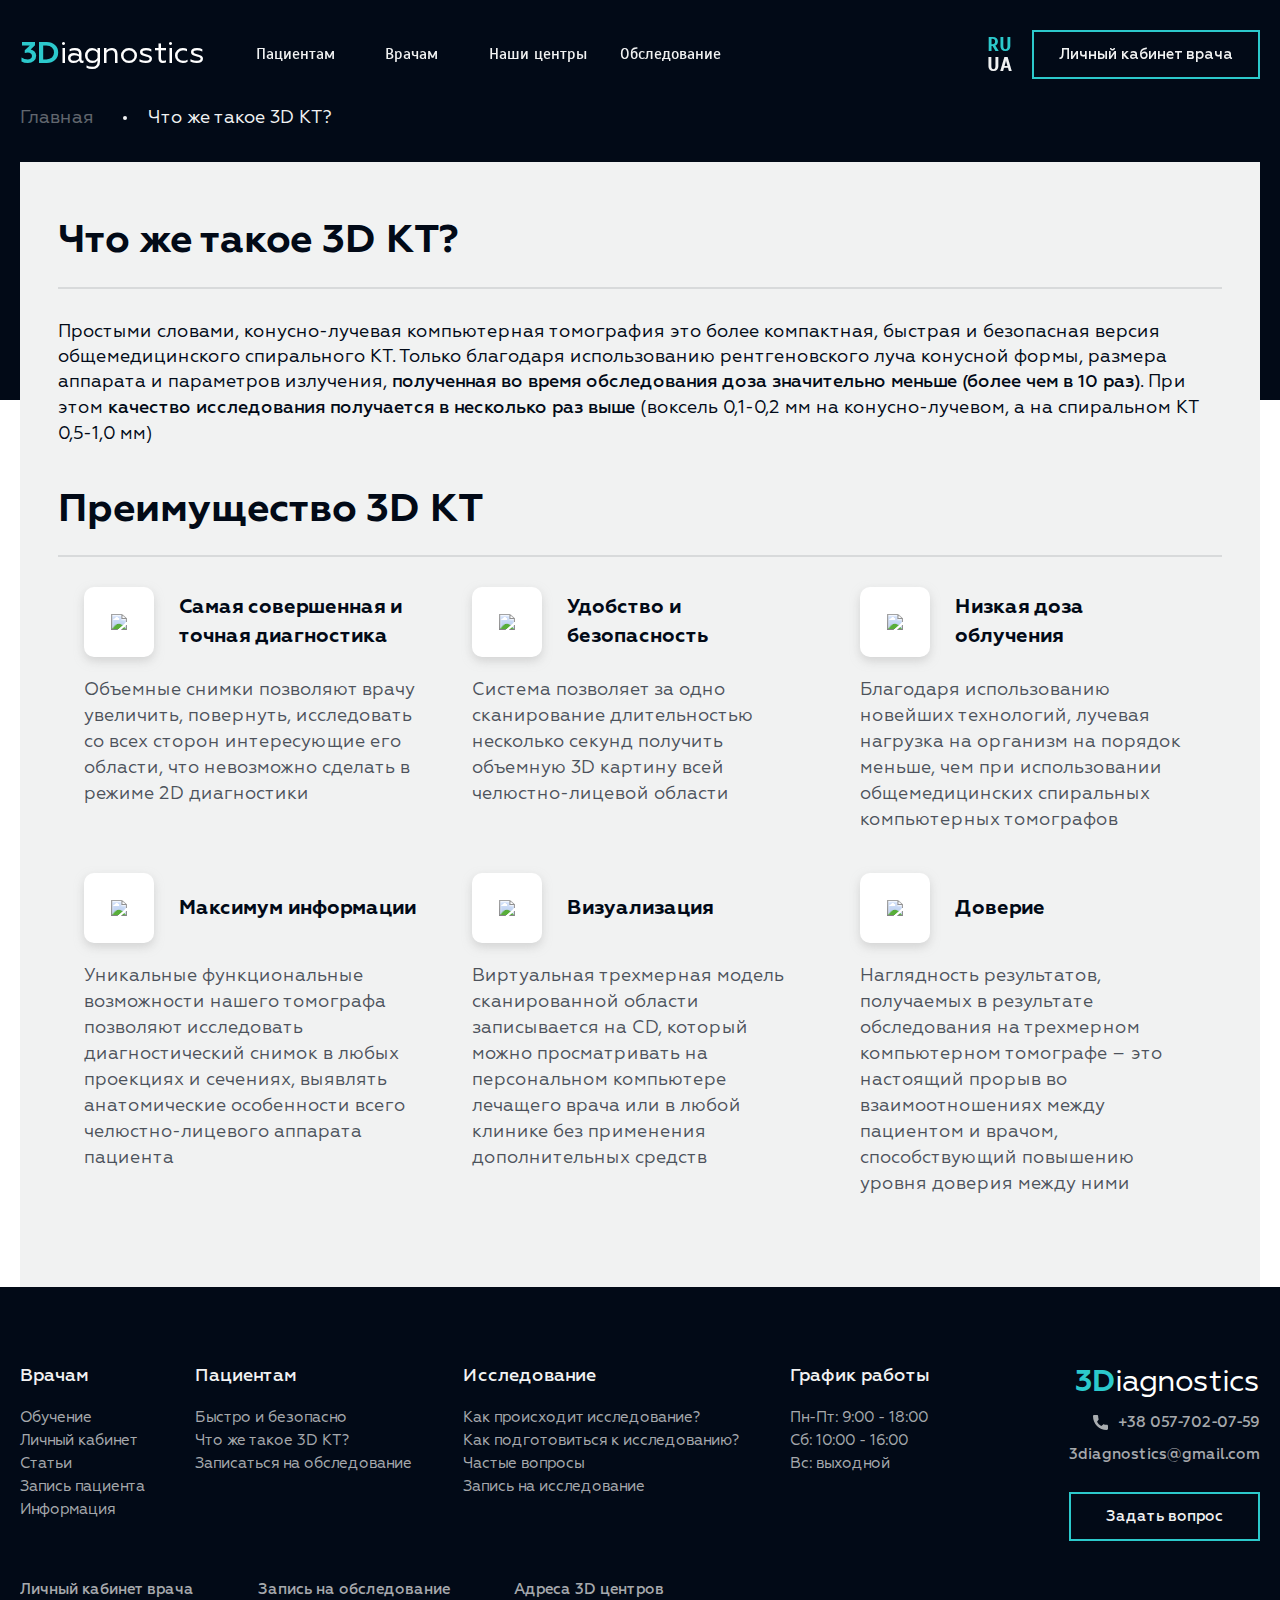
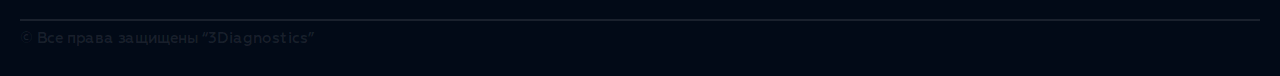
==== 3dkt.html @ 0a2e3991 "Add files via upload" ====
<!DOCTYPE html><html lang="ru"><head>	<meta charset="utf-8">	<meta name="viewport" content="width=device-width, initial-scale=1">	<title>Что же такое 3D KT? | 3Diagnostics</title>	<link rel="shortcut icon" href="img/favicon.ico">	<!-- шрифты -->	<link rel="preconnect" href="https://fonts.gstatic.com">	<link href="https://fonts.googleapis.com/css2?family=Scada:wght@400;700&display=swap" rel="stylesheet">	<link rel="stylesheet" href="css/fonts.min.css">	<!-- styles -->	<link rel="stylesheet" href="css/default.min.css">	<link rel="stylesheet" href="css/header.min.css">	<link rel="stylesheet" href="css/footer.min.css">	<link rel="stylesheet" href="css/home.min.css">	<link rel="stylesheet" href="css/page.min.css">	<!-- libs -->	<script src="https://ajax.googleapis.com/ajax/libs/jquery/3.5.1/jquery.min.js"></script>	<link rel="stylesheet" href="https://unpkg.com/swiper/swiper-bundle.min.css"></head><body>	<div class="wrapper">		<header class="header">	<div class="header__container _container">		<a href="/" class="header__logo logo"><span>3D</span>iagnostics</a>		<nav class="header__menu menu" data-da="header__mobile, 0, 992">			<ul class="menu__list">				<li class="menu__item menu__item_dropdown">					<a class="dropdown">Пациентам</a>					<ul class="dropdown-list">						<li class="dropdown-item"><a href="#">Что же такое 3D KT?</a></li>						<li class="dropdown-item"><a href="#">Быстро и безопасно</a></li>					</ul>				</li>				<li class="menu__item menu__item_dropdown">					<a class="dropdown">Врачам</a>					<ul class="dropdown-list">						<li class="dropdown-item"><a href="#">Обучение</a></li>						<li class="dropdown-item"><a href="#">Личный кабинет</a></li>						<li class="dropdown-item"><a href="#">Статьи</a></li>						<li class="dropdown-item"><a href="#">Запись пациента</a></li>						<li class="dropdown-item menu__item_dropdown" id="change_class" data-da="menu__list, 2, 992">							<a class="dropdown">Информация</a>							<ul class="dropdown-list">								<li class="dropdown-item"><a href="#">Терапевтам</a></li>								<li class="dropdown-item"><a href="#">Хирургам-имплантологам</a></li>								<li class="dropdown-item"><a href="#">Челюстно-лицевым хирургам</a></li>								<li class="dropdown-item"><a href="#">Пародонтологам</a></li>								<li class="dropdown-item"><a href="#">Ортопедам</a></li>								<li class="dropdown-item"><a href="#">Ортодонам</a></li>								<li class="dropdown-item"><a href="#">ЛОРам</a></li>							</ul>						</li>					</ul>				</li>				<li class="menu__item"><a href="#">Наши центры</a></li>				<li class="menu__item"><a href="#">Обследование</a></li>			</ul>		</nav>		<div class="header__contacts" data-da="header__mobile, 1, 992">			<a href="tel:0577020759" class="header__phone phone">				<svg viewBox="0 0 15 15" fill="none" xmlns="http://www.w3.org/2000/svg"><path d="M13.7964 9.84578C12.878 9.84578 11.9763 9.70215 11.1218 9.41977C10.7031 9.27695 10.1884 9.40797 9.93285 9.67043L8.24625 10.9436C6.29027 9.89953 5.08543 8.69508 4.05559 6.75379L5.29133 5.11113C5.61238 4.79051 5.72754 4.32215 5.58957 3.8827C5.30598 3.02371 5.16191 2.12242 5.16191 1.20367C5.16195 0.539961 4.62199 0 3.95832 0H1.20363C0.539961 0 0 0.539961 0 1.20363C0 8.81105 6.18898 15 13.7964 15C14.4601 15 15 14.46 15 13.7964V11.0494C15 10.3857 14.46 9.84578 13.7964 9.84578Z" /></svg>				<span>057-702-07-59</span>			</a>			<div class="header__lang lang">				<a href="#" class="lang__item _current" id="ru">RU</a>				<a href="#" class="lang__item" id="ua">UA</a>			</div>			<a href="#" class="header__btn btn">Личный кабинет врача</a>		</div>		<div class="header__mobile"></div>		<div class="header__area"></div>		<div class="header__burger"><span></span></div>	</div></header>		<main class="page">			<nav class="nav">	<div class="nav__container _container">		<ul class="nav__list">			<li class="nav__item nav__item_nome"><a href="/">Главная</a></li>			<li class="nav__item nav__item_current"><a href="3dkt.html">Что же такое 3D KT?</a></li>		</ul>	</div></nav>			<section class="about">				<div class="about__container _container">					<div class="about__wrapper">						<div class="about__block">							<h2 class="about__title">Что же такое 3D KT?</h2>						</div>						<div class="about__block">							<div class="about__text">Простыми словами, конусно-лучевая компьютерная томография это более компактная, быстрая и безопасная версия общемедицинского спирального КТ. Только благодаря использованию рентгеновского луча конусной формы, размера аппарата и параметров излучения, <span>полученная во время обследования доза значительно меньше (более чем в 10 раз)</span>. При этом <span>качество исследования получается в несколько раз выше</span> (воксель 0,1-0,2 мм на конусно-лучевом, а на спиральном КТ 0,5-1,0 мм)</div>							<h2 class="about__title">Преимущество 3D КТ</h2>						</div>						<div class="about__block">							<div class="about-cards">								<div class="about-cards__column">									<div class="about-card">										<div class="about-card__head">											<div class="about-card__icon"><picture><source srcset="img/loop-icon.svg" type="image/webp"><img src="img/loop-icon.svg"></picture></div>											<div class="about-card__title">Самая совершенная и точная диагностика</div>										</div>										<div class="about-card__content">Объемные снимки позволяют врачу увеличить, повернуть, исследовать со всех сторон интересующие его области, что невозможно сделать в режиме 2D диагностики</div>									</div>								</div>								<div class="about-cards__column">									<div class="about-card">										<div class="about-card__head">											<div class="about-card__icon"><picture><source srcset="img/defend-icon.svg" type="image/webp"><img src="img/defend-icon.svg"></picture></div>											<div class="about-card__title">Удобство и безопасность</div>										</div>										<div class="about-card__content">Система позволяет за одно сканирование длительностью несколько секунд получить объемную 3D картину всей челюстно-лицевой области</div>									</div>								</div>								<div class="about-cards__column">									<div class="about-card">										<div class="about-card__head">											<div class="about-card__icon"><picture><source srcset="img/skeleton-icon.svg" type="image/webp"><img src="img/skeleton-icon.svg"></picture></div>											<div class="about-card__title">Низкая доза облучения</div>										</div>										<div class="about-card__content">Благодаря использованию новейших технологий, лучевая нагрузка на организм на порядок меньше, чем при использовании общемедицинских спиральных компьютерных томографов</div>									</div>								</div>								<div class="about-cards__column">									<div class="about-card">										<div class="about-card__head">											<div class="about-card__icon"><picture><source srcset="img/info-icon.svg" type="image/webp"><img src="img/info-icon.svg"></picture></div>											<div class="about-card__title">Максимум информации</div>										</div>										<div class="about-card__content">Уникальные функциональные возможности нашего томографа позволяют исследовать диагностический снимок в любых проекциях и сечениях, выявлять анатомические особенности всего челюстно-лицевого аппарата пациента</div>									</div>								</div>								<div class="about-cards__column">									<div class="about-card">										<div class="about-card__head">											<div class="about-card__icon"><picture><source srcset="img/eye-icon.svg" type="image/webp"><img src="img/eye-icon.svg"></picture></div>											<div class="about-card__title">Визуализация</div>										</div>										<div class="about-card__content">Виртуальная трехмерная модель сканированной области записывается на CD, который можно просматривать на персональном компьютере лечащего врача или в любой клинике без применения дополнительных средств</div>									</div>								</div>								<div class="about-cards__column">									<div class="about-card">										<div class="about-card__head">											<div class="about-card__icon"><picture><source srcset="img/agreement-icon.svg" type="image/webp"><img src="img/agreement-icon.svg"></picture></div>											<div class="about-card__title">Доверие</div>										</div>										<div class="about-card__content">Наглядность результатов, получаемых в результате обследования на трехмерном компьютерном томографе – это настоящий прорыв во взаимоотношениях между пациентом и врачом, способствующий повышению уровня доверия между ними</div>									</div>								</div>							</div>						</div>					</div>				</div>			</section>		</main>		<footer class="footer">	<div class="footer__container _container">		<div class="footer__top">			<div class="footer__content">				<div class="footer__column">					<div class="footer__column-name">Врачам</div>					<div class="footer__column-content">						<a href="#" class="footer__link">Обучение</a>						<a href="#" class="footer__link">Личный кабинет</a>						<a href="#" class="footer__link">Статьи</a>						<a href="#" class="footer__link">Запись пациента</a>						<a href="#" class="footer__link">Информация</a>					</div>				</div>				<div class="footer__column">					<div class="footer__column-name">Пациентам</div>					<div class="footer__column-content">						<a href="#" class="footer__link">Быстро и безопасно</a>						<a href="#" class="footer__link">Что же такое 3D KT?</a>						<a href="#" class="footer__link">Записаться на обследование</a>					</div>				</div>				<div class="footer__column">					<div class="footer__column-name">Исследование</div>					<div class="footer__column-content">						<a href="#" class="footer__link">Как происходит исследование?</a>						<a href="#" class="footer__link">Как подготовиться к исследованию?</a>						<a href="#" class="footer__link">Частые вопросы</a>						<a href="#" class="footer__link">Запись на исследование</a>					</div>				</div>				<div class="footer__column">					<div class="footer__column-name">График работы</div>					<div class="footer__column-content">						<div class="footer__link"><span>Пн-Пт:</span> 9:00 - 18:00</div>						<div class="footer__link"><span>Сб:</span> 10:00 - 16:00</div>						<div class="footer__link"><span>Вс:</span> выходной</div>					</div>				</div>			</div>			<div class="footer__info">				<a href="/" class="footer__logo logo"><span>3D</span>iagnostics</a>				<a href="#" class="footer__phone">					<svg width="15" height="15" viewBox="0 0 15 15" fill="none" xmlns="http://www.w3.org/2000/svg"><path d="M13.7964 9.84578C12.878 9.84578 11.9763 9.70215 11.1218 9.41977C10.7031 9.27695 10.1884 9.40797 9.93285 9.67043L8.24625 10.9436C6.29027 9.89953 5.08543 8.69508 4.05559 6.75379L5.29133 5.11113C5.61238 4.79051 5.72754 4.32215 5.58957 3.8827C5.30598 3.02371 5.16191 2.12242 5.16191 1.20367C5.16195 0.539961 4.62199 0 3.95832 0H1.20363C0.539961 0 0 0.539961 0 1.20363C0 8.81105 6.18898 15 13.7964 15C14.4601 15 15 14.46 15 13.7964V11.0494C15 10.3857 14.46 9.84578 13.7964 9.84578Z" /></svg>					<span>+38 057-702-07-59</span>				</a>				<a href="#" class="footer__email">3diagnostics@gmail.com</a>				<a href="#" class="footer__btn btn">Задать вопрос</a>			</div>		</div>		<div class="footer__bottom">			<div class="footer__bottom-links">				<div class="footer__bottom-content">					<a href="#" class="footer__alone-link">Личный кабинет врача</a>					<a href="#" class="footer__alone-link">Запись на обследование</a>					<a href="#" class="footer__alone-link">Адреса 3D центров</a>				</div>			</div>			<div class="footer__copyright">&copy; Все права защищены “3Diagnostics” <span id="year"></span></div>		</div>	</div></footer>	</div>	<!-- scripts -->	<script src="https://unpkg.com/swiper/swiper-bundle.min.js"></script>	<script src="js/scripts.min.js"></script>	<script src="js/home.min.js"></script></body></html>
---- css/fonts.min.css ----
@font-face{font-family:Geometria;font-display:swap;src:url(../fonts/Geometria-Bold.woff) format("woff"),url(../fonts/Geometria-Bold.woff2) format("woff2");font-weight:700;font-style:normal}@font-face{font-family:Geometria;font-display:swap;src:url(../fonts/Geometria-ExtraBold.woff) format("woff"),url(../fonts/Geometria-ExtraBold.woff2) format("woff2");font-weight:800;font-style:normal}@font-face{font-family:Geometria;font-display:swap;src:url(../fonts/Geometria-Medium.woff) format("woff"),url(../fonts/Geometria-Medium.woff2) format("woff2");font-weight:500;font-style:normal}@font-face{font-family:Geometria;font-display:swap;src:url(../fonts/Geometria-Regular.woff) format("woff"),url(../fonts/Geometria-Regular.woff2) format("woff2");font-weight:400;font-style:normal}
---- css/default.min.css ----
*{padding:0;margin:0;border:0}*,:after,:before{-webkit-box-sizing:border-box;box-sizing:border-box}:active,:focus{outline:0}a:active,a:focus{outline:0}aside,footer,header,nav{display:block}body,html{height:100%;width:100%;font-size:100%;line-height:1;font-size:14px;-ms-text-size-adjust:100%;-moz-text-size-adjust:100%;-webkit-text-size-adjust:100%}button,input,textarea{font-family:Geometria;font-size:14px}body{font-family:Geometria}input::-ms-clear{display:none}button{cursor:pointer}button::-moz-focus-inner{padding:0;border:0}a,a:visited{text-decoration:none}a:hover{text-decoration:none}ul li{list-style:none}input:focus::-webkit-input-placeholder{opacity:0}input:focus::-moz-placeholder{opacity:0}input:focus:-ms-input-placeholder{opacity:0}input:focus::-ms-input-placeholder{opacity:0}input:focus::placeholder{opacity:0}textarea:focus::-webkit-input-placeholder{opacity:0}textarea:focus::-moz-placeholder{opacity:0}textarea:focus:-ms-input-placeholder{opacity:0}textarea:focus::-ms-input-placeholder{opacity:0}textarea:focus::placeholder{opacity:0}img{vertical-align:top}h1,h2,h3,h4,h5,h6{font-size:inherit;font-weight:400}.ibg{background-position:center;background-size:cover;background-repeat:no-repeat;position:relative;width:100%;height:100%;position:absolute;top:0;left:0}.ibg img{width:0;height:0;position:absolute;top:0;left:0;opacity:0;visibility:hidden}._container{max-width:1480px;width:100%;margin:0 auto;padding:0 20px}body{background:#fff}body._lock{overflow:hidden}.head{padding:0 0 40px 0}.head__title{font-size:calc(24px + 26 * ((100vw - 320px)/ (1920 - 320)));margin:0 0 25px 0;color:#f1f2f2;font-weight:700}.head__content{display:-webkit-box;display:-ms-flexbox;display:flex}.head__links-container{display:-webkit-box;display:-ms-flexbox;display:flex;margin:0 calc(20px + 280 * ((100vw - 768px)/ (1920 - 768))) 0 0;-ms-flex-wrap:wrap;flex-wrap:wrap}.head__links-container:last-child{margin:0}.head__link{color:rgba(241,242,242,.6);font-size:18px;margin:0 calc(10px + 50 * ((100vw - 320px)/ (1920 - 320))) 20px 0;-webkit-transition:.4s all ease;-o-transition:.4s all ease;transition:.4s all ease}.head__link:last-child{margin:0}.head__link_download,.head__link_video{padding:0 0 0 22px;position:relative}.head__link_download:before,.head__link_video:before{content:'';width:16px;height:16px;position:absolute;left:0;top:0}.head__link_video:before{background:url(../img/play.svg) 0 0 no-repeat}.head__link_download:before{background:url(../img/download_lb.svg) 0 0 no-repeat}.page{padding:109px 0 0 0;position:relative}.page:before{content:'';width:100%;height:400px;position:absolute;top:0;left:0;z-index:-1;background:#020a17}.cyan-btn{padding:15px 40px;color:#000;font-size:18px;line-height:calc(23/18);font-weight:500;background:#20e4a4;width:100%;display:block;text-align:center;-webkit-transition:.4s all ease;-o-transition:.4s all ease;transition:.4s all ease}.logo{font-size:30px;color:#fff;-webkit-transition:.4s all ease;-o-transition:.4s all ease;transition:.4s all ease}.logo span{font-weight:700;color:#2cc9cc}.strip-title{display:-webkit-box;display:-ms-flexbox;display:flex;-webkit-box-pack:center;-ms-flex-pack:center;justify-content:center}.strip-title span{position:relative;z-index:1;font-weight:700;color:#010c21;font-size:calc(20px + 30 * ((100vw - 375px)/ (1920 - 375)))}.strip-title__content{text-align:center;position:relative}.strip-title__content:before{content:'';width:calc(100% + 30px);left:-15px;bottom:-2px;height:calc(8px + 7 * ((100vw - 320px)/ (1920 - 320)));background:#20e4a4;position:absolute;z-index:0}.menu__list{display:-webkit-box;display:-ms-flexbox;display:flex;-webkit-box-align:center;-ms-flex-align:center;align-items:center;margin:0 calc(-10px + -15 * ((100vw - 768px)/ (1920 - 768)))}.menu__item{cursor:pointer;margin:0 calc(10px + 15 * ((100vw - 768px)/ (1920 - 768)))}.menu__item a{font-family:Scada;font-size:calc(15px + 3 * ((100vw - 992px)/ (1920 - 992)));color:#f1f2f2;-webkit-transition:.4s all ease;-o-transition:.4s all ease;transition:.4s all ease}.menu__item_dropdown{padding:0 17px 0 0;position:relative}.menu__item_dropdown:before{content:'';-webkit-transition:.4s all ease;-o-transition:.4s all ease;transition:.4s all ease;width:12px;height:5px;position:absolute;right:0;top:50%;-webkit-transform:translate(0,-50%);-ms-transform:translate(0,-50%);transform:translate(0,-50%);background:url(../img/dropdown_arrow.svg) 0 0/100% auto no-repeat}.nav{margin:0 0 35px 0}.nav__list{display:-webkit-box;display:-ms-flexbox;display:flex}.nav__item{-webkit-transition:.4s all ease;-o-transition:.4s all ease;transition:.4s all ease}.nav__item a{font-size:18px;color:#f1f2f2}.nav__item_nome{margin:0 54px 0 0;opacity:.4}.nav__item_current{position:relative}.nav__item_current:before{content:'';width:4px;height:4px;left:-25px;top:50%;-webkit-transform:translate(0,-50%);-ms-transform:translate(0,-50%);transform:translate(0,-50%);background:#f1f2f2;border-radius:50%;position:absolute}.dropdown-list{opacity:0;visibility:hidden;-webkit-transition:.4s all ease;-o-transition:.4s all ease;transition:.4s all ease;position:absolute}.dropdown-list .dropdown-list{left:100%;top:0}.dropdown-item{padding:10px 15px;background:#e7e7e7;white-space:nowrap;border-bottom:1px solid #c4c4c4;-webkit-transition:.4s all ease;-o-transition:.4s all ease;transition:.4s all ease}.dropdown-item a{color:#010c21}.dropdown-item:last-child{border-bottom:none}.dropdown-item.menu__item_dropdown{padding:10px 42px 10px 15px}.dropdown-item.menu__item_dropdown:before{content:'';width:22px;position:absolute;height:12px;right:15px;top:50%;-webkit-transform:translate(0,-50%);-ms-transform:translate(0,-50%);transform:translate(0,-50%);background:url(../img/arrow_right.svg) 0 0/100% auto no-repeat}.phone{display:-webkit-box;display:-ms-flexbox;display:flex;-webkit-box-align:center;-ms-flex-align:center;align-items:center}.phone svg{fill:#f1f2f2;margin:0 10px 0 0;width:15px;height:15px}.phone span{color:#f1f2f2;font-size:20px;font-weight:700}.phone span,.phone svg{-webkit-transition:.4s all ease;-o-transition:.4s all ease;transition:.4s all ease}.lang{display:-webkit-box;display:-ms-flexbox;display:flex;-webkit-box-orient:vertical;-webkit-box-direction:normal;-ms-flex-direction:column;flex-direction:column;-webkit-box-align:center;-ms-flex-align:center;align-items:center;margin:0 20px 0 0}.lang__item{font-family:Scada;font-weight:700;font-size:20px;color:#f1f2f2;-webkit-transition:.4s all ease;-o-transition:.4s all ease;transition:.4s all ease}.lang__item._current{color:#2cc9cc}.btn{display:-webkit-box;display:-ms-flexbox;display:flex;-webkit-box-pack:center;-ms-flex-pack:center;justify-content:center;-webkit-box-align:center;-ms-flex-align:center;align-items:center;padding:15px 25px;border:2px solid #2cc9cc;font-weight:500;font-size:15px;color:#f1f2f2;-webkit-transition:.4s all ease;-o-transition:.4s all ease;transition:.4s all ease}.link-btn{font-weight:500;font-size:18px;color:rgba(2,10,23,.7);-webkit-transition:.4s all ease;-o-transition:.4s all ease;transition:.4s all ease}.side-word{position:absolute;font-weight:700;font-size:15px;color:#010c21;display:-webkit-box;display:-ms-flexbox;display:flex;-webkit-box-align:center;-ms-flex-align:center;align-items:center}.side-word span{margin:0 25px 0 0}.side-word:after{content:'';height:2px;width:54px;display:block;background:#20e4a4}.side-word_left_center{top:50%;-webkit-transform:translate(-50%,-50%) rotate(-90deg);-ms-transform:translate(-50%,-50%) rotate(-90deg);transform:translate(-50%,-50%) rotate(-90deg);left:0}.side-word_right_center{right:0;top:50%;-webkit-transform:translate(46.5%,-50%) rotate(-90deg);-ms-transform:translate(46.5%,-50%) rotate(-90deg);transform:translate(46.5%,-50%) rotate(-90deg)}.side-word_right_top{right:0;top:110px;-webkit-transform:translate(46.5%,-50%) rotate(-90deg);-ms-transform:translate(46.5%,-50%) rotate(-90deg);transform:translate(46.5%,-50%) rotate(-90deg)}.side-word_left_top{left:0;top:110px;-webkit-transform:translate(-46.5%,-50%) rotate(-90deg);-ms-transform:translate(-46.5%,-50%) rotate(-90deg);transform:translate(-46.5%,-50%) rotate(-90deg)}.service-name{font-size:30px;color:#010c21;margin:0 0 10px 0}.service-about{font-size:15px;line-height:25px;color:rgba(1,12,33,.7)}.service-type{font-size:20px;color:rgba(1,12,33,.7)}.service-price{display:-webkit-box;display:-ms-flexbox;display:flex;-webkit-box-pack:justify;-ms-flex-pack:justify;justify-content:space-between}.service-price span{font-size:30px}.service-price span:first-child{color:#000}.service-price span:last-child{font-weight:500;color:#010c21}.service-price span:last-child:after{color:#20e4a4;font-weight:700;content:' \20B4'}.slider-nav{-webkit-box-pack:center;-ms-flex-pack:center;justify-content:center;width:300px;position:absolute;bottom:40px;z-index:1;right:180px;display:-webkit-box;display:-ms-flexbox;display:flex;-webkit-box-align:center;-ms-flex-align:center;align-items:center}.slider-arrow{height:14px;width:60px;cursor:pointer;-webkit-transition:.4s all ease;-o-transition:.4s all ease;transition:.4s all ease}.slider-arrow.swiper-button-disabled{opacity:.3;cursor:default}.slider-prev{background:url(../img/prev-arrow.svg) 0 0/auto 100% no-repeat}.slider-next{background:url(../img/next-arrow.svg) 0 0/auto 100% no-repeat}.slider-pagination .swiper-pagination-bullet{width:9px;height:9px;background:#cecece;margin:0 9px;opacity:1;-webkit-transition:.4s all ease;-o-transition:.4s all ease;transition:.4s all ease}.slider-pagination .swiper-pagination-bullet-active{background:0 0;border:2px solid #20e4a4}@media (min-width:992px){.head__link:hover{color:#f1f2f2}.cyan-btn:hover{background:#2cc9cc}.logo:hover{color:#2cc9cc}.menu__item:hover>a{color:#2cc9cc}.menu__item_dropdown:hover:before{background:url(../img/dropdown_arrow_lightblue.svg) 0 0/100% auto no-repeat}.menu__item_dropdown:hover>.dropdown-list{opacity:1;visibility:visible}.nav__item_nome:hover{opacity:1}.dropdown-item:hover{background:#2cc9cc}.dropdown-item.menu__item_dropdown:hover:before{background:url(../img/arrow_right.svg) 0 0/100% auto no-repeat}.phone:hover span{color:#2cc9cc}.phone:hover svg{fill:#2cc9cc}.lang__item:hover{color:#2cc9cc}.btn:hover{background:#2cc9cc}.link-btn:hover{color:#020a17}}@media (min-width:1921px){.strip-title span{font-size:50px}.strip-title__content:before{height:15px}.menu__list{margin:0 -25px}.menu__item{margin:0 25px}}@media (max-width:1150px){.slider-nav{right:calc(0px + 180 * ((100vw - 768px)/ (1150 - 768)))}}@media (max-width:992px){.head__content{-webkit-box-orient:vertical;-webkit-box-direction:normal;-ms-flex-direction:column;flex-direction:column}.head__links-container{margin:0 0 20px 0}}@media (max-width:768px){._container{max-width:1460px;padding:0 10px}.cyan-btn{padding:15px 20px}.nav__item a{font-size:14px}.nav__item_nome{margin:0 24px 0 0}.nav__item_current:before{left:-13px}.side-word{display:none}.slider-nav{right:50%;-webkit-transform:translate(50%,0);-ms-transform:translate(50%,0);transform:translate(50%,0)}}@media (max-width:600px){.strip-title__content:before{display:none}}
---- css/header.min.css ----
.header{padding:30px 0;width:100%;z-index:5;position:fixed;top:0;left:0}.header_bg{background:#020a17}.header._bg{background:rgba(2,10,23,.9)}.header__container{display:-webkit-box;display:-ms-flexbox;display:flex;-webkit-box-align:center;-ms-flex-align:center;align-items:center}.header__logo{margin:0 calc(20px + 70 * ((100vw - 768px)/ (1920 - 768))) 0 0}.header__contacts{display:-webkit-box;display:-ms-flexbox;display:flex;-webkit-box-align:center;-ms-flex-align:center;align-items:center}.header__contacts_full{-webkit-box-flex:1;-ms-flex:1 1 auto;flex:1 1 auto;-webkit-box-pack:end;-ms-flex-pack:end;justify-content:flex-end}.header__menu{-webkit-box-flex:1;-ms-flex:1 1 auto;flex:1 1 auto}.header__phone{margin:0 calc(10px + 30 * ((100vw - 1280px)/ (1920 - 1280))) 0 0}.header__mobile{overflow:auto;position:fixed;right:0;top:0;height:100%;z-index:2;display:-webkit-box;display:-ms-flexbox;display:flex;-webkit-box-orient:vertical;-webkit-box-direction:normal;-ms-flex-direction:column;flex-direction:column;-webkit-box-align:center;-ms-flex-align:center;align-items:center;padding:100px 0 20px 0;background:#f1f2f2;-webkit-transform:translate(10%,0);-ms-transform:translate(10%,0);transform:translate(10%,0);opacity:0;visibility:hidden;-webkit-transition:.4s all ease;-o-transition:.4s all ease;transition:.4s all ease}.header__area{position:fixed;width:100%;height:100%;top:0;left:0;z-index:1;background:rgba(0,0,0,.7);opacity:0;visibility:hidden;-webkit-transition:.4s all ease;-o-transition:.4s all ease;transition:.4s all ease}.header__burger{z-index:3;width:50px;height:50px;position:relative;-webkit-transform:translate(10px,0);-ms-transform:translate(10px,0);transform:translate(10px,0)}.header__burger span,.header__burger:after,.header__burger:before{content:'';width:30px;background:#f1f2f2;height:2px;position:absolute;-webkit-transition:.4s all ease;-o-transition:.4s all ease;transition:.4s all ease}.header__burger:before{top:18px}.header__burger:after{bottom:18px}.header__burger span{top:50%;-webkit-transform:translateY(-1px);-ms-transform:translateY(-1px);transform:translateY(-1px)}.header._active .header__area,.header._active .header__mobile{opacity:1;visibility:visible}.header._active .header__mobile{-webkit-transform:translate(0,0);-ms-transform:translate(0,0);transform:translate(0,0)}.header._active .header__burger span{-webkit-transform:scale(0);-ms-transform:scale(0);transform:scale(0)}.header._active .header__burger:before{top:24px;-webkit-transform:rotate(45deg);-ms-transform:rotate(45deg);transform:rotate(45deg)}.header._active .header__burger:after{bottom:24px;-webkit-transform:rotate(-45deg);-ms-transform:rotate(-45deg);transform:rotate(-45deg)}.header._active .header__burger:after,.header._active .header__burger:before{background:#010c21}@media (min-width:993px){.header__area,.header__burger,.header__mobile{display:none}}@media (min-width:1921px){.header__logo{margin:0 90px 0 0}}@media (max-width:1280px){.header__phone{display:none}}@media (max-width:992px){.header{padding:15px 0}.header__container{-webkit-box-pack:justify;-ms-flex-pack:justify;justify-content:space-between}.header__contacts{-webkit-box-orient:vertical;-webkit-box-direction:normal;-ms-flex-direction:column;flex-direction:column;padding:0 20px}.header__contacts_full{-webkit-box-pack:start;-ms-flex-pack:start;justify-content:flex-start}.header__menu{width:100%}.header__menu .menu__list{-webkit-box-orient:vertical;-webkit-box-direction:normal;-ms-flex-direction:column;flex-direction:column;margin:0}.header__menu .menu__item{margin:0 0 10px;padding:0;width:100%;display:-webkit-box;display:-ms-flexbox;display:flex;-webkit-box-orient:vertical;-webkit-box-direction:normal;-ms-flex-direction:column;flex-direction:column;-webkit-box-align:center;-ms-flex-align:center;align-items:center}.header__menu .menu__item:last-child{margin:0 0 30px 0}.header__menu .menu__item:before{display:none}.header__menu .menu__item a{color:#010c21}.header__menu .menu__item>a{font-size:20px}.header__menu .menu__item_dropdown:before{background:0 0}.header__menu .menu__item_dropdown>a{margin:0 0 5px 0;position:relative;padding:0 23px 0 0}.header__menu .menu__item_dropdown>a:before{content:'';-webkit-transition:.4s all ease;-o-transition:.4s all ease;transition:.4s all ease;width:18px;height:8px;position:absolute;right:0;top:50%;-webkit-transform:translate(0,-50%);-ms-transform:translate(0,-50%);transform:translate(0,-50%);background:url(../img/dropdown_arrow_black.svg) 0 0/100% auto no-repeat}.header__menu .menu__item_dropdown._active .dropdown-list{opacity:1;visibility:visible;height:auto}.header__menu .dropdown-list{width:100%;text-align:center;position:static;-webkit-transition:.4s all ease;-o-transition:.4s all ease;transition:.4s all ease;height:0}.header__menu .dropdown-item a{font-size:16px}.header__phone{display:block;margin:0 0 20px 0}.header__phone span{color:#010c21}.header__phone svg{fill:#010c21}.header__lang{-webkit-box-orient:horizontal;-webkit-box-direction:normal;-ms-flex-direction:row;flex-direction:row;margin:0 0 20px 0}.header__lang .lang__item{color:#010c21}.header__lang .lang__item._current{color:#2cc9cc}.header__lang .lang__item:first-child{margin:0 10px 0 0}.header__btn{color:#010c21}}
---- css/footer.min.css ----
.footer{padding:80px 0 30px;background:#020a17}.footer__top{display:-webkit-box;display:-ms-flexbox;display:flex}.footer__bottom{overflow:hidden}.footer__bottom-links{border-bottom:2px solid rgba(241,242,242,.1)}.footer__bottom-content{margin:0 -30px}.footer__alone-link{display:inline-block;margin:0 30px 20px;font-weight:500;font-size:15px;line-height:calc(19/15);color:rgba(241,242,242,.7);-webkit-transition:.4s all ease;-o-transition:.4s all ease;transition:.4s all ease}.footer__copyright{margin:10px 0 0 0;display:inline-block;font-size:15px;font-weight:500;color:rgba(241,242,242,.1)}.footer__content{-webkit-box-flex:1;-ms-flex:1 1 auto;flex:1 1 auto;display:-webkit-box;display:-ms-flexbox;display:flex;margin:0 calc(20px + 180 * ((100vw - 768px)/ (1920 - 768))) 0 -10px;-ms-flex-wrap:wrap;flex-wrap:wrap}.footer__column{-webkit-box-flex:1;-ms-flex:1 0 auto;flex:1 0 auto;padding:0 10px;margin:0 0 55px 0}.footer__column-name{font-weight:500;font-size:18px;color:#f1f2f2;margin:0 0 25px 0}.footer__column-content{display:-webkit-box;display:-ms-flexbox;display:flex;-webkit-box-orient:vertical;-webkit-box-direction:normal;-ms-flex-direction:column;flex-direction:column}.footer__link{margin:0 0 8px 0;font-size:15px;color:rgba(241,242,242,.7);-webkit-transition:.4s all ease;-o-transition:.4s all ease;transition:.4s all ease}.footer__info{display:-webkit-box;display:-ms-flexbox;display:flex;-webkit-box-orient:vertical;-webkit-box-direction:normal;-ms-flex-direction:column;flex-direction:column;-webkit-box-align:end;-ms-flex-align:end;align-items:flex-end}.footer__btn{text-align:center;width:100%}.footer__logo{margin:0 0 15px 0}.footer__phone{display:-webkit-box;display:-ms-flexbox;display:flex;-webkit-box-align:center;-ms-flex-align:center;align-items:center;font-size:15px;font-weight:500;line-height:calc(19/15);margin:0 0 15px 0;color:rgba(241,242,242,.7)}.footer__phone svg{margin:0 10px 0 0;fill:rgba(241,242,242,.7)}.footer__email{color:rgba(241,242,242,.7);font-size:15px;margin:0 0 30px 0;font-weight:500}@media (min-width:992px){.footer__alone-link:hover{color:#f1f2f2}.footer__link:hover{color:#f1f2f2}.footer__phone:hover{text-decoration:underline}.footer__email:hover{text-decoration:underline}}@media (max-width:992px){.footer__column{-webkit-box-flex:0;-ms-flex:0 1 50%;flex:0 1 50%}}@media (max-width:768px){.footer__top{-webkit-box-orient:vertical;-webkit-box-direction:normal;-ms-flex-direction:column;flex-direction:column;-webkit-box-align:center;-ms-flex-align:center;align-items:center}.footer__bottom{display:-webkit-box;display:-ms-flexbox;display:flex;-webkit-box-orient:vertical;-webkit-box-direction:normal;-ms-flex-direction:column;flex-direction:column;-webkit-box-align:center;-ms-flex-align:center;align-items:center}.footer__bottom-content{display:-webkit-box;display:-ms-flexbox;display:flex;-webkit-box-pack:center;-ms-flex-pack:center;justify-content:center;-ms-flex-wrap:wrap;flex-wrap:wrap}.footer__copyright{font-size:13px}.footer__content{margin:0}.footer__column{display:-webkit-box;display:-ms-flexbox;display:flex;-webkit-box-orient:vertical;-webkit-box-direction:normal;-ms-flex-direction:column;flex-direction:column;-webkit-box-align:center;-ms-flex-align:center;align-items:center;text-align:center}.footer__column-name{font-size:20px}.footer__link{font-size:16px}.footer__info{margin:0 0 50px 0;-webkit-box-align:center;-ms-flex-align:center;align-items:center;text-align:center}}@media (max-width:600px){.footer__column{-webkit-box-flex:0;-ms-flex:0 1 100%;flex:0 1 100%}}@media (max-width:452px){.footer{padding:30px 0}}
---- css/home.min.css ----
.timetable{position:absolute;right:0;z-index:1;background:#fff;padding:30px 40px;max-width:460px;width:100%}.timetable__header{margin:0 0 20px 0}.timetable__title{font-weight:500;font-size:25px;line-height:calc(31/25);color:#020a17;margin:0 0 2px 0}.timetable__subtitle{font-size:16px;line-height:calc(20/16);color:rgba(0,0,0,.3)}.timetable__item{display:-webkit-box;display:-ms-flexbox;display:flex;-webkit-box-align:center;-ms-flex-align:center;align-items:center;margin:0 0 15px 0}.timetable__avatar{-webkit-box-flex:0;-ms-flex:0 0 50px;flex:0 0 50px;height:50px;display:-webkit-box;display:-ms-flexbox;display:flex;-webkit-box-pack:center;-ms-flex-pack:center;justify-content:center;-webkit-box-align:center;-ms-flex-align:center;align-items:center;background:#c4c4c4;border-radius:50%;margin:0 calc(10px + 5 * ((100vw - 320px)/ (1920 - 320))) 0 0}.timetable__about{-webkit-box-flex:1;-ms-flex:1 1 auto;flex:1 1 auto;margin:0 calc(10px + 30 * ((100vw - 320px)/ (1920 - 320))) 0 0}.timetable__name{font-size:calc(15px + 2 * ((100vw - 320px)/ (1920 - 320)));font-weight:500;line-height:calc(21/17);color:#020a17}.timetable__speciality{line-height:calc(18/14);font-size:calc(13px + 3 * ((100vw - 320px)/ (1920 - 320)));color:rgba(2,10,23,.4)}.timetable__time{color:#20e4a4;font-size:calc(14px + 4 * ((100vw - 320px)/ (1920 - 320)));line-height:calc(23/18)}.main-block{min-height:100vh;position:relative;overflow:hidden;display:-webkit-box;display:-ms-flexbox;display:flex;padding:156px 0 20px 0}.main-block__container{display:-webkit-box;display:-ms-flexbox;display:flex;-webkit-box-align:center;-ms-flex-align:center;align-items:center}.main-block__bg video{z-index:0;width:100%;height:100%;-o-object-fit:cover;object-fit:cover;position:absolute;top:50%;left:50%;-webkit-transform:translate(-50%,-50%);-ms-transform:translate(-50%,-50%);transform:translate(-50%,-50%)}.main-block__content{position:relative;z-index:1;display:-webkit-box;display:-ms-flexbox;display:flex;-webkit-box-orient:vertical;-webkit-box-direction:normal;-ms-flex-direction:column;flex-direction:column;-webkit-box-align:start;-ms-flex-align:start;align-items:flex-start}.main-block__subtitle{font-weight:500;font-size:calc(12px + 8 * ((100vw - 320px)/ (1920 - 320)));color:#2cc9cc;margin:0 0 10px 0;text-transform:uppercase}.main-block__title{font-size:calc(25px + 35 * ((100vw - 320px)/ (1920 - 320)));font-weight:800;line-height:calc(1.1);color:#fff;text-transform:uppercase;max-width:880px;margin:0 0 40px 0}.main-block__btn{padding:20px 120px 20px 40px;background:-webkit-gradient(linear,left top,right top,from(#2cc9cc),to(#20e4a4));background:-o-linear-gradient(left,#2cc9cc 0,#20e4a4 100%);background:linear-gradient(90deg,#2cc9cc 0,#20e4a4 100%);-webkit-transition:.4s all ease;-o-transition:.4s all ease;transition:.4s all ease;font-weight:500;font-size:calc(12px + 8 * ((100vw - 320px)/ (1920 - 320)));line-height:calc(25/20);color:#020a17;position:relative;display:block}.main-block__btn:before{content:'';position:absolute;right:40px;width:60px;height:20px;top:50%;-webkit-transform:translate(0,-50%);-ms-transform:translate(0,-50%);transform:translate(0,-50%);background:url(../img/long_arrow.svg) center center/100% auto no-repeat}.main-block__timetable{right:-320px;opacity:.4;-webkit-transition:.4s all ease;-o-transition:.4s all ease;transition:.4s all ease}.researches__tab-container{display:-webkit-box;display:-ms-flexbox;display:flex}.researches__text{color:rgba(1,12,33,.7);font-size:calc(14px + 4 * ((100vw - 320px)/ (1920 - 320)));line-height:calc(21px + 15 * ((100vw - 320px)/ (1920 - 320)))}.researches__subtitle{max-width:700px;text-align:center}.researches-tab{-webkit-box-flex:0;-ms-flex:0 1 33.333%;flex:0 1 33.333%;padding:calc(20px + 50 * ((100vw - 320px)/ (1920 - 320))) 20px;background:#e4e4e4;display:-webkit-box;display:-ms-flexbox;display:flex;-webkit-box-orient:vertical;-webkit-box-direction:normal;-ms-flex-direction:column;flex-direction:column;-webkit-box-align:center;-ms-flex-align:center;align-items:center;-webkit-box-pack:center;-ms-flex-pack:center;justify-content:center;cursor:pointer}.researches-tab__subtitle{opacity:0;visibility:hidden;line-height:25px;height:0;font-size:20px;font-weight:500;color:#cecece;-webkit-transition:.4s all ease;-o-transition:.4s all ease;transition:.4s all ease}.researches-tab__title{font-weight:800;font-size:calc(27px + 8 * ((100vw - 992px)/ (1920 - 992)));color:#cecece}.researches-tab._current{background:#fff}.researches-tab._current .researches-tab__subtitle{opacity:1;visibility:visible;height:25px}.researches-tab._current .researches-tab__title{color:#20e4a4}.researches-slide{opacity:0;visibility:hidden;top:0;width:0;position:absolute;height:0;overflow:hidden}.researches-slide .researches-slide__title p{font-weight:700;font-size:calc(20px + 20 * ((100vw - 375px)/ (1920 - 375)));color:#010c21}.researches-slide h2.researches-slide__title p{font-weight:500}.researches-slide h3.researches-slide__title p span{color:#20e4a4}.researches-slide h4.researches-slide__title p{font-size:calc(20px + 14 * ((100vw - 375px)/ (1920 - 375)))}.researches-slide._current{width:auto;position:static;opacity:1;height:auto;visibility:visible}.research{padding:130px 0 0 0}.research__title{position:relative;padding:0 0 0 calc(40px + 75 * ((100vw - 768px)/ (1920 - 768)));margin:0 0 130px 0}.research-about{background:#e6fff6;position:relative}.research-about:before{content:'';height:40px;width:100%;position:absolute;top:0;left:0;background:#fff}.research-about__container{display:-webkit-box;display:-ms-flexbox;display:flex;-webkit-box-align:end;-ms-flex-align:end;align-items:flex-end}.research-about__picture{position:relative;z-index:2;-webkit-box-flex:0;-ms-flex:0 0 45%;flex:0 0 45%;margin:0 calc(20px + 60 * ((100vw - 768px)/ (1920 - 768))) 0 0}.research-about__picture img{width:100%}.research-about__content{padding:60px 0 20px 0;display:-webkit-box;display:-ms-flexbox;display:flex;-webkit-box-orient:vertical;-webkit-box-direction:normal;-ms-flex-direction:column;flex-direction:column;-webkit-box-align:start;-ms-flex-align:start;align-items:flex-start}.research-about__subtitle{font-size:20px;color:#20e4a4;margin:0 0 10px 0;letter-spacing:.12em;text-transform:uppercase}.research-about__title{margin:0 0 15px 0}.research-about__text{margin:0 0 35px 0}.research-about__btn{width:auto}.research-prepare{padding:145px 0 0 0}.research-prepare__title{margin:0 0 25px 0}.research-prepare__container{display:-webkit-box;display:-ms-flexbox;display:flex;-webkit-box-orient:vertical;-webkit-box-direction:normal;-ms-flex-direction:column;flex-direction:column;-webkit-box-align:center;-ms-flex-align:center;align-items:center;overflow:hidden}.research-prepare__subtitle{margin:0 0 calc(30px + 45 * ((100vw - 320px)/ (1920 - 320))) 0}.research-prepare__content{max-width:930px;display:-webkit-box;display:-ms-flexbox;display:flex;-ms-flex-wrap:wrap;flex-wrap:wrap;margin:0 -50px}.research-prepare__column{-webkit-box-flex:0;-ms-flex:0 1 50%;flex:0 1 50%;padding:0 50px;margin:0 0 40px 0}.research-prepare__column:nth-child(1) .research-prepare__item:before{background:#ff8989}.research-prepare__column:nth-child(2) .research-prepare__item:before{background:#97fdff}.research-prepare__column:nth-child(3) .research-prepare__item:before{background:#ebb4ff}.research-prepare__column:nth-child(4) .research-prepare__item:before{background:#c1ff8f}.research-prepare__column:nth-child(5) .research-prepare__item:before{background:#20e4a4}.research-prepare__column:nth-child(6) .research-prepare__item:before{background:#ffe7a8}.research-prepare__item{padding:0 0 0 34px;position:relative;line-height:calc(21px + 8 * ((100vw - 320px)/ (1920 - 320)))}.research-prepare__item:before{content:'';width:14px;height:14px;position:absolute;top:10px;left:0;border-radius:50%}.faq{padding:0 0 50px 0}.faq__container{display:-webkit-box;display:-ms-flexbox;display:flex;-webkit-box-orient:vertical;-webkit-box-direction:normal;-ms-flex-direction:column;flex-direction:column;-webkit-box-align:center;-ms-flex-align:center;align-items:center}.faq__title{margin:0 0 30px 0}.faq__subtitle{margin:0 0 45px 0}.faq__content{max-width:940px;width:100%}.question{margin:0 0 35px 0;position:relative}.question__head{position:relative;z-index:1;padding:15px 25px;display:-webkit-box;display:-ms-flexbox;display:flex;-webkit-box-pack:justify;-ms-flex-pack:justify;justify-content:space-between;cursor:pointer;background:#f1f2f2;-webkit-transition:.4s all ease;-o-transition:.4s all ease;transition:.4s all ease;-webkit-box-align:center;-ms-flex-align:center;align-items:center}.question__text{font-size:18px;line-height:1.2;color:rgba(1,12,33,.7)}.question__dropdown{margin:0 0 0 20px;-webkit-box-flex:0;-ms-flex:0 0 28px;flex:0 0 28px;height:28px;background:#88ebcb;border-radius:50%;position:relative;-webkit-transition:.4s all ease;-o-transition:.4s all ease;transition:.4s all ease}.question__dropdown:before{content:'';width:16px;height:16px;position:absolute;top:55%;left:50%;-webkit-transform:translate(-50%,-50%);-ms-transform:translate(-50%,-50%);transform:translate(-50%,-50%);background:url(../img/dropdown_arrow.svg) center center/100% auto no-repeat}.question__content{opacity:0;visibility:hidden;padding:15px 25px;background:#e4e4e4;position:absolute;-webkit-transition:opacity .5s linear,visibility .5s linear;-o-transition:opacity .5s linear,visibility .5s linear;transition:opacity .5s linear,visibility .5s linear;bottom:0;height:0;overflow:hidden;left:0}.question__answer{color:#010c21;font-size:16px;line-height:calc(25/16)}.question._active .question__dropdown{-webkit-transform:rotate(180deg);-ms-transform:rotate(180deg);transform:rotate(180deg)}.question._active .question__content{height:auto;position:relative;opacity:1;visibility:visible}.types-method{padding:100px 0 0 0}.types-method__container{position:relative}.types-method__tab-container{position:absolute;right:20px;bottom:calc(100% + 20px);display:-webkit-box;display:-ms-flexbox;display:flex}.types-method__tab{margin:0 40px 0 0}.method-tab{font-weight:500;font-size:20px;color:#cecece;cursor:pointer;-webkit-transition:.4s all ease;-o-transition:.4s all ease;transition:.4s all ease}.method-tab:last-child{margin:0}.method-tab._current{color:#20e4a4}.method-slide{display:-webkit-box;display:-ms-flexbox;display:flex;-webkit-box-align:center;-ms-flex-align:center;align-items:center;opacity:0;visibility:hidden;position:absolute;-webkit-transition:.4s all ease;-o-transition:.4s all ease;transition:.4s all ease}.method-slide._current{position:static;visibility:visible;opacity:1}.method__picture{-webkit-box-flex:0;-ms-flex:0 0 45%;flex:0 0 45%;margin:0 calc(20px + 55 * ((100vw - 768px)/ (1920 - 768))) 0 0}.method__picture img{width:100%}.method__content{padding:20px 0}.method__title{margin:0 0 25px 0}.method__text{margin:0 0 40px 0}.method__btn-container{display:-webkit-box;display:-ms-flexbox;display:flex;-webkit-box-align:center;-ms-flex-align:center;align-items:center}.method__btn{max-width:310px}.method__btn:first-child{margin:0 80px 0 0}.services{padding:100px 0 0 0}.services__content{padding:180px 0 140px;position:relative}.services__content:before{content:'';height:100%;width:60%;position:absolute;background:#f1f2f2;right:0;top:0}.services__side-word{right:60px}.services__title{margin:0 0 35px 0}.services__wrapper{position:relative}.services-slide{display:-webkit-box;display:-ms-flexbox;display:flex;padding:0 180px 0 0;-webkit-box-pack:end;-ms-flex-pack:end;justify-content:flex-end;position:relative}.services-slide:before{content:attr(data-num);position:absolute;font-size:200px;font-weight:700;color:#fff;z-index:-1;top:-30px;right:325px}.services-slide__picture{max-width:550px;-webkit-box-flex:0;-ms-flex:0 0 60%;flex:0 0 60%}.services-slide__picture img{width:100%;height:100%;-o-object-fit:cover;object-fit:cover}.services-slide__wrapper{max-width:900px;width:100%;display:-webkit-box;display:-ms-flexbox;display:flex;-webkit-box-pack:justify;-ms-flex-pack:justify;justify-content:space-between}.services-slide__content{max-width:295px;-webkit-box-flex:0;-ms-flex:0 0 100%;flex:0 0 100%;padding:0 0 100px 0;display:-webkit-box;display:-ms-flexbox;display:flex;-webkit-box-orient:vertical;-webkit-box-direction:normal;-ms-flex-direction:column;flex-direction:column;-webkit-box-pack:end;-ms-flex-pack:end;justify-content:flex-end;margin:0 0 0 20px}.services-slide__top{margin:0 0 40px 0}.prices{padding:85px 0 0 0}.prices__title{margin:0 0 40px 0}.prices__wrapper{padding:0 0 0 calc(20px + 80 * ((100vw - 768px)/ (1920 - 768)));position:relative}.prices__content{margin:0 0 140px 0}.prices-slide{height:550px!important;display:-webkit-box;display:-ms-flexbox;display:flex;-webkit-box-orient:vertical;-webkit-box-direction:normal;-ms-flex-direction:column;flex-direction:column}.prices-slide__item{margin:0 0 20px 0;background:rgba(241,242,242,.7);padding:20px;display:-webkit-box;display:-ms-flexbox;display:flex;-webkit-box-orient:vertical;-webkit-box-direction:normal;-ms-flex-direction:column;flex-direction:column}.prices-slide__item:last-child{margin:0}.prices-slide__item_big{height:100%}.prices-slide__item_small{-webkit-box-flex:1;-ms-flex:1 1 auto;flex:1 1 auto}.prices-slide__picture{max-width:100%;width:100%;margin:0 0 20px 0}.prices-slide__picture img{width:100%}.prices-slide__content{-webkit-box-flex:1;-ms-flex:1 1 auto;flex:1 1 auto;display:-webkit-box;display:-ms-flexbox;display:flex;-webkit-box-orient:vertical;-webkit-box-direction:normal;-ms-flex-direction:column;flex-direction:column}.prices-slide__top{-webkit-box-flex:1;-ms-flex:1 1 auto;flex:1 1 auto}.prices-slide__name{font-size:25px;color:#000;font-weight:500}.prices-slide__bottom{display:-webkit-box;display:-ms-flexbox;display:flex;-webkit-box-align:center;-ms-flex-align:center;align-items:center;-webkit-box-pack:justify;-ms-flex-pack:justify;justify-content:space-between}.prices-navigation{right:0;bottom:-44px}.tomography__wrapper{padding:0 calc(20px + 80 * ((100vw - 768px)/ (1920 - 768))) 75px 0;display:-webkit-box;display:-ms-flexbox;display:flex;margin:0 calc(-20px + -50 * ((100vw - 768px)/ (1920 - 768)))}.tomography__column{-webkit-box-flex:0;-ms-flex:0 1 50%;flex:0 1 50%;position:relative;padding:0 calc(20px + 50 * ((100vw - 768px)/ (1920 - 768)))}.tomography__head{display:-webkit-box;display:-ms-flexbox;display:flex;-webkit-box-pack:justify;-ms-flex-pack:justify;justify-content:space-between;padding:0 0 15px 0;border-bottom:3px solid #20e4a4;margin:0 0 35px 0}.tomography__side-word{font-size:12px}.tomography__title{color:#20e4a4;font-weight:500;font-size:30px;line-height:calc(25/30)}.tomography__tabs{display:-webkit-box;display:-ms-flexbox;display:flex}.tomography__tab{cursor:pointer;font-weight:500;font-size:calc(12px + 3 * ((100vw - 768px)/ (1920 - 768)));line-height:calc(25/15);color:#cecece;-webkit-transition:.4s all ease;-o-transition:.4s all ease;transition:.4s all ease}.tomography__tab:first-child{margin:0 30px 0 0}.tomography__tab._current{color:#20e4a4}.tomography__content{position:relative}.tomography-slide{background:rgba(241,242,242,.7);position:absolute;left:10%;top:0;-webkit-transition:.4s all ease;-o-transition:.4s all ease;transition:.4s all ease;opacity:0;visibility:hidden}.tomography-slide._current{left:0;position:relative;opacity:1;visibility:visible}.tomography-slide__top{padding:20px;border-bottom:1px solid #e4e4e4}.tomography-slide__title{color:#010c21;font-size:20px;font-weight:500;line-height:calc(25/20);margin:0 0 6px 0}.tomography-slide__subtitle{font-size:15px;line-height:calc(20/15);color:rgba(1,12,33,.7)}.tomography-slide__row{padding:20px;border-bottom:1px solid #e4e4e4}.tomography-slide__row:last-child{border-bottom:none}.tomography-slide__about{display:-webkit-box;display:-ms-flexbox;display:flex;-webkit-box-pack:justify;-ms-flex-pack:justify;justify-content:space-between;margin:0 0 10px 0}.tomography-slide__name{font-size:18px;line-height:calc(20/18);font-weight:500;color:#20e4a4}.tomography-slide__price{font-weight:500;font-size:18px;line-height:calc(20/18);color:#000}.tomography-slide__price:after{content:' \20B4';color:#20e4a4}.tomography-slide__description{font-size:14px;line-height:calc(20/14);color:rgba(1,12,33,.5)}@media (min-width:992px){.main-block__btn:hover{padding:20px 130px 20px 40px}.main-block__timetable:hover{right:0;opacity:1}.question__head:hover{background:#f6f6f6}.method-tab:hover{color:#20e4a4}.tomography__tab:hover{text-decoration:underline}}@media (min-width:1921px){.researches__text{font-size:18px;line-height:36px}.researches-tab{padding:70px 20px}.researches-tab__title{font-size:35px}.researches-slide .researches-slide__title p{font-size:40px}.researches-slide h4.researches-slide__title p{font-size:34px}.research__title{padding:0 0 0 115px}.research-about__picture{margin:0 80px 0 0}.research-prepare__subtitle{margin:0 0 75px 0}.research-prepare__item{line-height:calc(29/18)}.method__picture{margin:0 75px 0 0}}@media (max-width:1150px){.services-slide{padding:0 calc(0px + 180 * ((100vw - 768px)/ (1150 - 768))) 0 0}.services-slide:before{font-size:calc(100px + 100 * ((100vw - 320px)/ (1150 - 320)));right:calc(0px + 325 * ((100vw - 320px)/ (1150 - 320)));color:#f1f2f2}.tomography__tab:first-child{margin:0 10px 0 0}}@media (max-width:1080px){.method__btn-container{-webkit-box-orient:vertical;-webkit-box-direction:normal;-ms-flex-direction:column;flex-direction:column;-webkit-box-align:start;-ms-flex-align:start;align-items:flex-start}.method__btn:first-child{margin:0 0 20px 0}}@media (max-width:992px){.timetable{padding:20px;opacity:1;margin:30px 0 0 0}.main-block{padding:110px 0 20px 0}.main-block__container{-webkit-box-pack:center;-ms-flex-pack:center;justify-content:center;-webkit-box-orient:vertical;-webkit-box-direction:normal;-ms-flex-direction:column;flex-direction:column}.main-block__content{-webkit-box-align:center;-ms-flex-align:center;align-items:center;text-align:center}.main-block__title{margin:0 0 10px 0}.main-block__btn:before{right:15px}.main-block__btn{padding:15px 95px 15px 15px}.main-block__timetable{position:static}.researches__tab-container{-webkit-box-orient:vertical;-webkit-box-direction:normal;-ms-flex-direction:column;flex-direction:column}.researches-tab__subtitle{font-size:16px}.researches-tab__title{font-size:calc(24px + 3 * ((100vw - 320px)/ (992 - 320)))}.services__side-word{display:none}.services-slide__picture{-webkit-box-flex:1;-ms-flex:1 1 auto;flex:1 1 auto}.tomography__head{-webkit-box-align:center;-ms-flex-align:center;align-items:center}.tomography__tabs{-webkit-box-orient:vertical;-webkit-box-direction:normal;-ms-flex-direction:column;flex-direction:column;-webkit-box-align:end;-ms-flex-align:end;align-items:flex-end}.tomography__tab:first-child{margin:0}.tomography-slide__top{padding:10px}.tomography-slide__title{font-size:16px}.tomography-slide__subtitle{font-size:14px}.tomography-slide__row{padding:10px}.tomography-slide__description{font-size:12px}}@media (max-width:768px){.timetable__title{font-size:20px}.research__title{padding:0;margin:0 0 50px 0}.research{padding:50px 0 0 0}.research-about:before{display:none}.research-about__picture{display:none}.research-about__content{padding:20px 0}.research-prepare{padding:50px 0 0 0}.research-prepare__content{margin:0 -15px}.research-prepare__column{padding:0 15px}.research-prepare__item:before{top:5px;width:10px;height:10px}.faq{padding:0 0 15px 0}.method__picture{display:none}.method__content{padding:0 0 50px}.method__btn-container{-webkit-box-orient:horizontal;-webkit-box-direction:normal;-ms-flex-direction:row;flex-direction:row;-webkit-box-align:center;-ms-flex-align:center;align-items:center}.method__btn:first-child{margin:0 20px 0 0}.services__content{padding:0 0 140px}.services__content:before{display:none}.services-slide:before{top:auto;bottom:120px;right:50px}.services-slide__picture{max-width:100%;width:100%;margin:0 0 30px 0}.services-slide__wrapper{-webkit-box-orient:vertical;-webkit-box-direction:normal;-ms-flex-direction:column;flex-direction:column;-webkit-box-align:center;-ms-flex-align:center;align-items:center}.services-slide__content{margin:0;max-width:300px;-webkit-box-flex:1;-ms-flex:1 0 auto;flex:1 0 auto}.prices__wrapper{padding:0}.prices-slide{height:700px!important}.prices-slide__item{padding:10px}.prices-navigation{right:50%}.tomography__wrapper{padding:0;-webkit-box-orient:vertical;-webkit-box-direction:normal;-ms-flex-direction:column;flex-direction:column}.tomography__column{margin:0 0 50px 0}.tomography__tabs{-webkit-box-orient:horizontal;-webkit-box-direction:normal;-ms-flex-direction:row;flex-direction:row;-webkit-box-align:center;-ms-flex-align:center;align-items:center}.tomography__tab:first-child{margin:0 30px 0 0}.tomography__tab{font-size:15px}.tomography-slide__title{font-size:calc(15px + 5 * ((100vw - 320px)/ (768 - 320)))}.tomography-slide__subtitle{font-size:calc(14px + 2 * ((100vw - 320px)/ (768 - 320)))}.tomography-slide__description{font-size:calc(13px + 2 * ((100vw - 320px)/ (768 - 320)))}}@media (max-width:600px){.research-prepare__content{margin:0}.research-prepare__column{-webkit-box-flex:0;-ms-flex:0 1 100%;flex:0 1 100%;padding:0;margin:0 0 25px 0}.question__head{padding:10px}.question__text{font-size:16px;line-height:1.1}.question__dropdown{-webkit-box-flex:0;-ms-flex:0 0 25px;flex:0 0 25px;height:25px}.question__dropdown:before{width:14px;height:14px}.question__content{padding:10px}.question__answer{font-size:15px;line-height:1.2}.types-method__tab-container{-ms-flex-wrap:wrap;flex-wrap:wrap;-webkit-box-pack:center;-ms-flex-pack:center;justify-content:center;position:static;margin:0 -15px 30px}.types-method__tab{margin:0 15px 20px}.types-method__tab:last-child{margin:0 15px 20px}.method__title{text-align:center}.method__text{text-align:center}.method__btn-container{-webkit-box-orient:vertical;-webkit-box-direction:normal;-ms-flex-direction:column;flex-direction:column;-webkit-box-align:center;-ms-flex-align:center;align-items:center}.method__btn:first-child{margin:0 0 20px 0}}@media (max-width:550px){.prices-slide{height:600px!important}}@media (max-width:425px){.timetable{padding:10px;width:100%}.research-about{width:100%}.prices-slide{height:500px!important}.tomography__tabs{-webkit-box-orient:vertical;-webkit-box-direction:normal;-ms-flex-direction:column;flex-direction:column;-webkit-box-align:end;-ms-flex-align:end;align-items:flex-end}.tomography__tab:first-child{margin:0}}
---- css/page.min.css ----
h2.about__title{font-size:calc(24px + 26 * ((100vw - 320px)/ (1920 - 320)))}.about__ps{font-size:18px;line-height:calc(25/18);color:rgba(2,10,23,.5);margin:0 0 30px 0}.about__caption{font-weight:700;font-size:calc(18px + 17 * ((100vw - 320px)/ (1920 - 320)));line-height:143%;color:#020a17;text-align:center}.about__selected{padding:20px calc(20px + 40 * ((100vw - 768px)/ (1920 - 768)));margin:0 calc(-20px + -40 * ((100vw - 768px)/ (1920 - 768))) 30px;background:rgba(32,228,164,.1)}.about__selected .about__text{margin:0;color:#010c21;font-weight:700;font-size:calc(14px + 11 * ((100vw - 320px)/ (1920 - 320)))}.about__picture{margin:0 calc(-20px + -40 * ((100vw - 768px)/ (1920 - 768))) 30px;display:-webkit-box;display:-ms-flexbox;display:flex}.about__picture img{max-width:100%;height:100%;-o-object-fit:cover;object-fit:cover;width:100%}.about__img{-webkit-box-flex:1;-ms-flex:1 1 auto;flex:1 1 auto}.about__wrapper{background:#f1f2f2;padding:60px calc(20px + 40 * ((100vw - 768px)/ (1920 - 768))) 20px}.about__block{border-bottom:2px solid rgba(2,10,23,.1);margin:0 0 30px 0}.about__block:last-child{border-bottom:none}.about__title{font-weight:700;color:#020a17;margin:0 0 25px 0}.about__text{margin:0 0 45px 0;font-size:18px;line-height:calc(25/18);color:#020a17}.about__text span{font-weight:500}.about-cards{display:-webkit-box;display:-ms-flexbox;display:flex;-ms-flex-wrap:wrap;flex-wrap:wrap}.about-cards__column{-webkit-box-flex:0;-ms-flex:0 1 33.333%;flex:0 1 33.333%;padding:0 calc(15px + 25 * ((100vw - 768px)/ (1920 - 768)));margin:0 0 40px 0}.about-card__head{display:-webkit-box;display:-ms-flexbox;display:flex;-webkit-box-align:center;-ms-flex-align:center;align-items:center;margin:0 0 20px 0}.about-card__icon{-webkit-box-flex:0;-ms-flex:0 0 70px;flex:0 0 70px;height:70px;border-radius:10px;background:#fff;-webkit-box-shadow:0 4px 10px rgba(183,183,183,.53);box-shadow:0 4px 10px rgba(183,183,183,.53);display:-webkit-box;display:-ms-flexbox;display:flex;-webkit-box-pack:center;-ms-flex-pack:center;justify-content:center;-webkit-box-align:center;-ms-flex-align:center;align-items:center;margin:0 25px 0 0}.about-card__title{font-weight:700;font-size:20px;line-height:calc(29/20);color:#020a17}.about-card__content{font-size:18px;line-height:calc(26/18);color:rgba(2,10,23,.7)}.text-pic-block{display:-webkit-box;display:-ms-flexbox;display:flex;-webkit-box-align:center;-ms-flex-align:center;align-items:center;margin:0 0 30px 0}.text-pic-block__picture{margin:0 40px 0 0;min-height:220px;max-height:400px;-webkit-box-flex:0;-ms-flex:0 0 47.22222%;flex:0 0 47.22222%;position:relative;background:#fff;overflow:hidden;-webkit-filter:drop-shadow(0 6px 10px #e6e6e6);filter:drop-shadow(0 6px 10px #e6e6e6)}.text-pic-block__picture img{width:100%}.text-pic-block__picture_underlay:before{content:'';width:100%;height:100%;position:absolute;top:20px;left:20px;background:rgba(32,228,164,.1);z-index:-1}.advantage__title{text-align:center;margin:0 0 25px 0;font-size:calc(20px + 10 * ((100vw - 320px)/ (1920 - 320)));font-weight:500;color:#020a17}.advantage__title span{font-weight:700}.advantage__title._tal{text-align:left}.advantage__item{margin:0 0 30px 0;padding:0 0 0 28px;position:relative}.advantage__item:before{content:'';width:18px;height:18px;position:absolute;top:3.5px;left:0;background:url(../img/check.svg) 0 0/100% auto no-repeat}.advantage__item:last-child{margin:0 0 60px 0}.advantage__item_big{padding:0 0 0 130px}.advantage__item_big:before{width:100px;height:100px}@media (max-width:1150px){.about__ps{font-size:16px}.about-card__icon{-webkit-box-flex:0;-ms-flex:0 0 50px;flex:0 0 50px;height:50px;margin:0 10px 0 0}.about-card__icon img{-webkit-transform:scale(.8);-ms-transform:scale(.8);transform:scale(.8)}.about-card__title{font-size:16px;line-height:1.1}.about-card__content{font-size:14px}.text-pic-block{display:block}.text-pic-block__picture{width:100%;margin:0 0 30px 0;max-height:600px}}@media (max-width:992px){.about-cards__column{-webkit-box-flex:0;-ms-flex:0 1 50%;flex:0 1 50%}}@media (max-width:768px){.about__ps{font-size:14px}.about__selected{margin:0 -20px 30px;padding:15px}.about__picture{-webkit-box-orient:vertical;-webkit-box-direction:normal;-ms-flex-direction:column;flex-direction:column}.about__picture{margin:0 -20px 30px}.about__wrapper{padding:20px}.about__text{font-size:15px;line-height:1.2}.about-cards{margin:0 -10px}.about-cards__column{padding:0 10px}.advantage__item_big{padding:0 0 0 70px}.advantage__item_big:before{width:50px;height:50px}}@media (max-width:600px){.about__selected{margin:0 -10px 30px}.about__picture{margin:0 -10px 30px}.about__wrapper{margin:0 -10px;padding:20px 10px}.about-cards__column{-webkit-box-flex:0;-ms-flex:0 1 100%;flex:0 1 100%;margin:0 0 20px 0}.text-pic-block__picture{min-height:140px}}
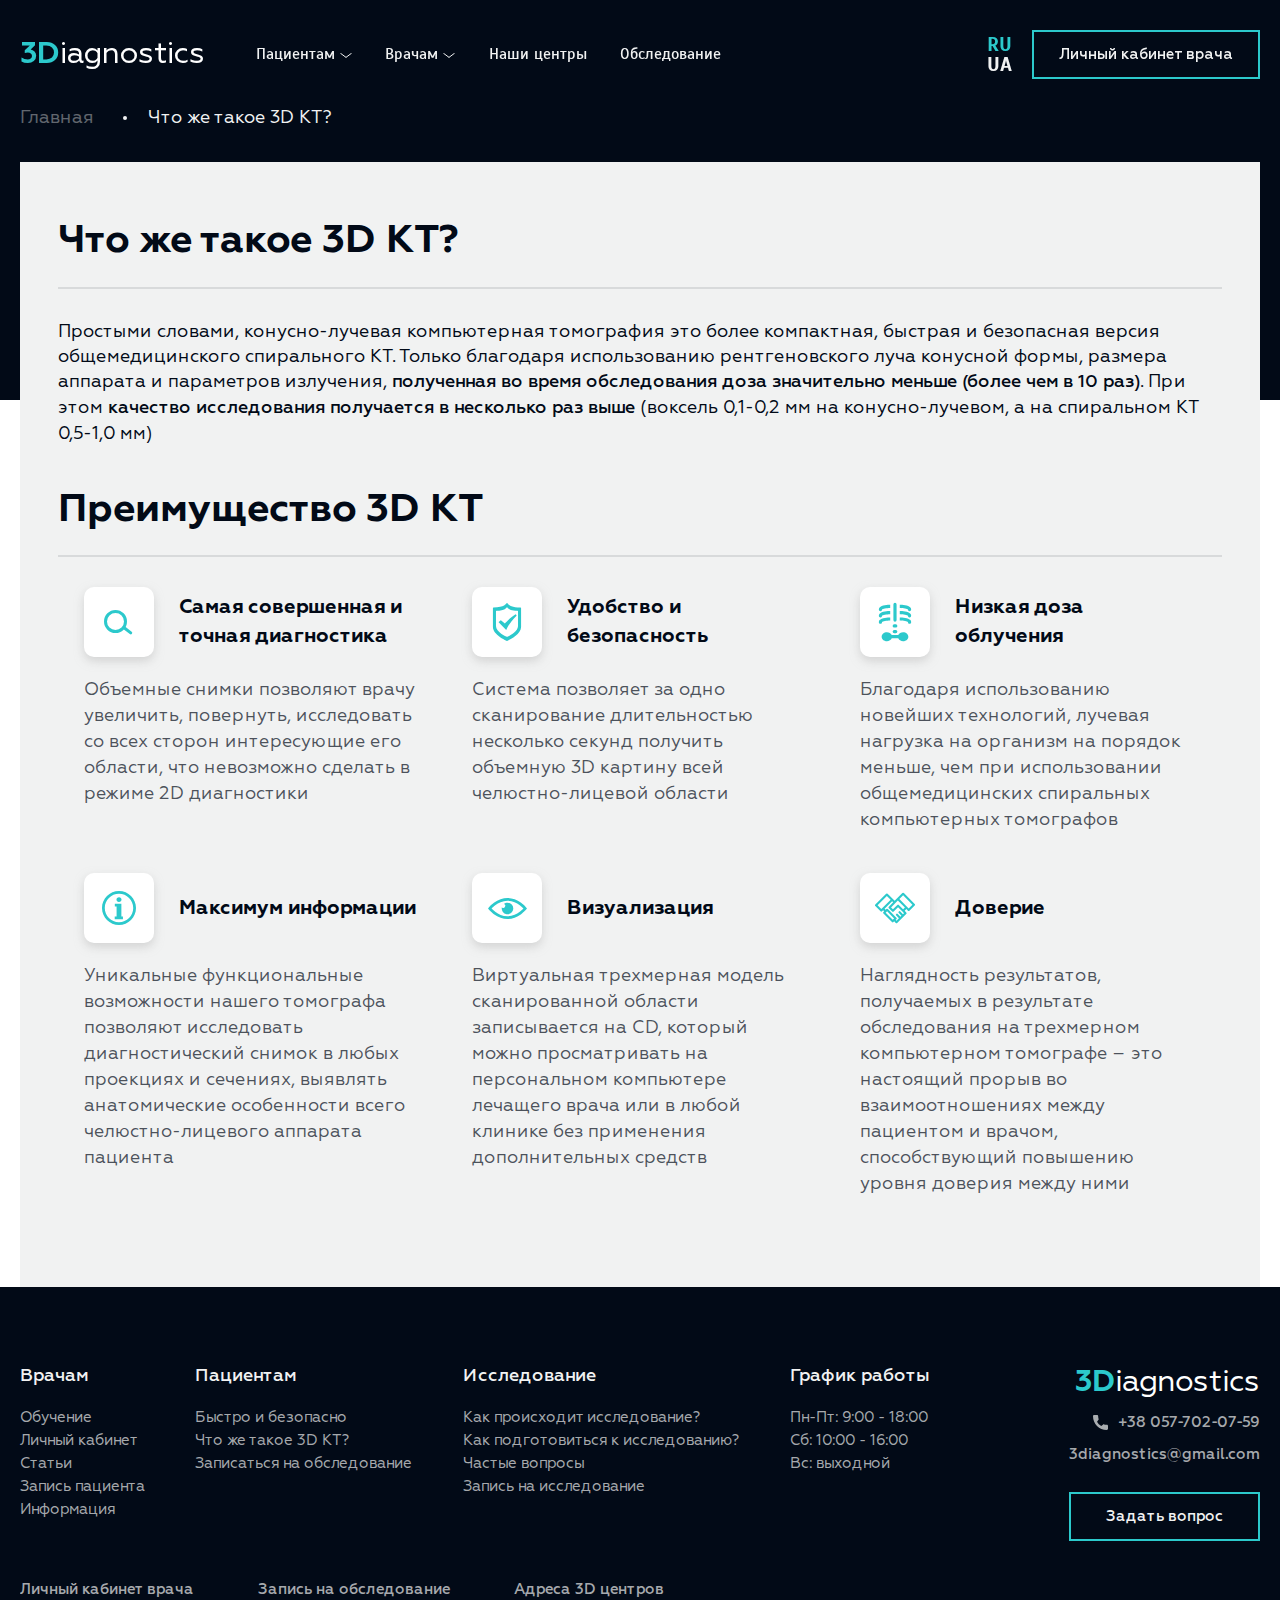
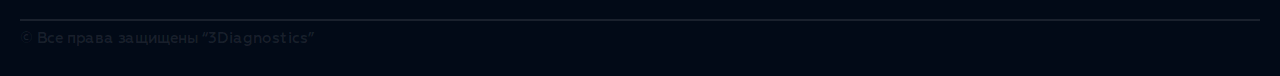
==== commit 1b4bc5b9: "Add files via upload" ====
--- a/3dkt.html
+++ b/3dkt.html
@@ -23,27 +23,27 @@
 	<div class="wrapper"> 		<header class="header"> 	<div class="header__container _container">-		<a href="/" class="header__logo logo"><span>3D</span>iagnostics</a>+		<a href="index.html" class="header__logo logo"><span>3D</span>iagnostics</a> 		<nav class="header__menu menu" data-da="header__mobile, 0, 992"> 			<ul class="menu__list"> 				<li class="menu__item menu__item_dropdown"> 					<a class="dropdown">Пациентам</a> 					<ul class="dropdown-list">-						<li class="dropdown-item"><a href="#">Что же такое 3D KT?</a></li>-						<li class="dropdown-item"><a href="#">Быстро и безопасно</a></li>+						<li class="dropdown-item"><a href="3dkt.html">Что же такое 3D KT?</a></li>+						<li class="dropdown-item"><a href="fast-n-safe.html">Быстро и безопасно</a></li> 					</ul> 				</li> 				<li class="menu__item menu__item_dropdown"> 					<a class="dropdown">Врачам</a> 					<ul class="dropdown-list">-						<li class="dropdown-item"><a href="#">Обучение</a></li>-						<li class="dropdown-item"><a href="#">Личный кабинет</a></li>-						<li class="dropdown-item"><a href="#">Статьи</a></li>-						<li class="dropdown-item"><a href="#">Запись пациента</a></li>+						<li class="dropdown-item"><a href="education.html">Обучение</a></li>+						<li class="dropdown-item"><a href="signin.html">Личный кабинет</a></li>+						<li class="dropdown-item"><a href="article.html">Статьи</a></li>+						<li class="dropdown-item"><a href="reg.html">Запись пациента</a></li> 						<li class="dropdown-item menu__item_dropdown" id="change_class" data-da="menu__list, 2, 992"> 							<a class="dropdown">Информация</a> 							<ul class="dropdown-list">-								<li class="dropdown-item"><a href="#">Терапевтам</a></li>+								<li class="dropdown-item"><a href="therapists.html">Терапевтам</a></li> 								<li class="dropdown-item"><a href="#">Хирургам-имплантологам</a></li> 								<li class="dropdown-item"><a href="#">Челюстно-лицевым хирургам</a></li> 								<li class="dropdown-item"><a href="#">Пародонтологам</a></li>@@ -54,8 +54,8 @@
 						</li> 					</ul> 				</li>-				<li class="menu__item"><a href="#">Наши центры</a></li>-				<li class="menu__item"><a href="#">Обследование</a></li>+				<li class="menu__item"><a href="centers.html">Наши центры</a></li>+				<li class="menu__item"><a href="reg.html">Обследование</a></li> 			</ul> 		</nav> 		<div class="header__contacts" data-da="header__mobile, 1, 992">@@ -67,7 +67,7 @@
 				<a href="#" class="lang__item _current" id="ru">RU</a> 				<a href="#" class="lang__item" id="ua">UA</a> 			</div>-			<a href="#" class="header__btn btn">Личный кабинет врача</a>+			<a href="signin.html" class="header__btn btn">Личный кабинет врача</a> 		</div> 		<div class="header__mobile"></div> 		<div class="header__area"></div>@@ -78,7 +78,7 @@
 			<nav class="nav"> 	<div class="nav__container _container"> 		<ul class="nav__list">-			<li class="nav__item nav__item_nome"><a href="/">Главная</a></li>+			<li class="nav__item nav__item_nome"><a href="index.html">Главная</a></li> 			<li class="nav__item nav__item_current"><a href="3dkt.html">Что же такое 3D KT?</a></li> 		</ul> 	</div>@@ -162,28 +162,28 @@
 				<div class="footer__column"> 					<div class="footer__column-name">Врачам</div> 					<div class="footer__column-content">-						<a href="#" class="footer__link">Обучение</a>-						<a href="#" class="footer__link">Личный кабинет</a>-						<a href="#" class="footer__link">Статьи</a>-						<a href="#" class="footer__link">Запись пациента</a>+						<a href="education.html" class="footer__link">Обучение</a>+						<a href="signin.html" class="footer__link">Личный кабинет</a>+						<a href="article.html" class="footer__link">Статьи</a>+						<a href="reg.html" class="footer__link">Запись пациента</a> 						<a href="#" class="footer__link">Информация</a> 					</div> 				</div> 				<div class="footer__column"> 					<div class="footer__column-name">Пациентам</div> 					<div class="footer__column-content">-						<a href="#" class="footer__link">Быстро и безопасно</a>-						<a href="#" class="footer__link">Что же такое 3D KT?</a>-						<a href="#" class="footer__link">Записаться на обследование</a>+						<a href="fast-n-safe.html" class="footer__link">Быстро и безопасно</a>+						<a href="3dkt.html" class="footer__link">Что же такое 3D KT?</a>+						<a href="reg.html" class="footer__link">Записаться на обследование</a> 					</div> 				</div> 				<div class="footer__column"> 					<div class="footer__column-name">Исследование</div> 					<div class="footer__column-content">-						<a href="#" class="footer__link">Как происходит исследование?</a>-						<a href="#" class="footer__link">Как подготовиться к исследованию?</a>-						<a href="#" class="footer__link">Частые вопросы</a>-						<a href="#" class="footer__link">Запись на исследование</a>+						<a href="index.html#research-about" class="footer__link">Как происходит исследование?</a>+						<a href="index.html#research-prepare" class="footer__link">Как подготовиться к исследованию?</a>+						<a href="index.html#faq" class="footer__link">Частые вопросы</a>+						<a href="reg.html" class="footer__link">Запись на исследование</a> 					</div> 				</div> 				<div class="footer__column">@@ -196,7 +196,7 @@
 				</div> 			</div> 			<div class="footer__info">-				<a href="/" class="footer__logo logo"><span>3D</span>iagnostics</a>+				<a href="index.html" class="footer__logo logo"><span>3D</span>iagnostics</a> 				<a href="#" class="footer__phone"> 					<svg width="15" height="15" viewBox="0 0 15 15" fill="none" xmlns="http://www.w3.org/2000/svg"><path d="M13.7964 9.84578C12.878 9.84578 11.9763 9.70215 11.1218 9.41977C10.7031 9.27695 10.1884 9.40797 9.93285 9.67043L8.24625 10.9436C6.29027 9.89953 5.08543 8.69508 4.05559 6.75379L5.29133 5.11113C5.61238 4.79051 5.72754 4.32215 5.58957 3.8827C5.30598 3.02371 5.16191 2.12242 5.16191 1.20367C5.16195 0.539961 4.62199 0 3.95832 0H1.20363C0.539961 0 0 0.539961 0 1.20363C0 8.81105 6.18898 15 13.7964 15C14.4601 15 15 14.46 15 13.7964V11.0494C15 10.3857 14.46 9.84578 13.7964 9.84578Z" /></svg> 					<span>+38 057-702-07-59</span>@@ -208,9 +208,9 @@
 		<div class="footer__bottom"> 			<div class="footer__bottom-links"> 				<div class="footer__bottom-content">-					<a href="#" class="footer__alone-link">Личный кабинет врача</a>-					<a href="#" class="footer__alone-link">Запись на обследование</a>-					<a href="#" class="footer__alone-link">Адреса 3D центров</a>+					<a href="signin.html" class="footer__alone-link">Личный кабинет врача</a>+					<a href="reg.html" class="footer__alone-link">Запись на обследование</a>+					<a href="centers.html" class="footer__alone-link">Адреса 3D центров</a> 				</div> 			</div> 			<div class="footer__copyright">&copy; Все права защищены “3Diagnostics” <span id="year"></span></div>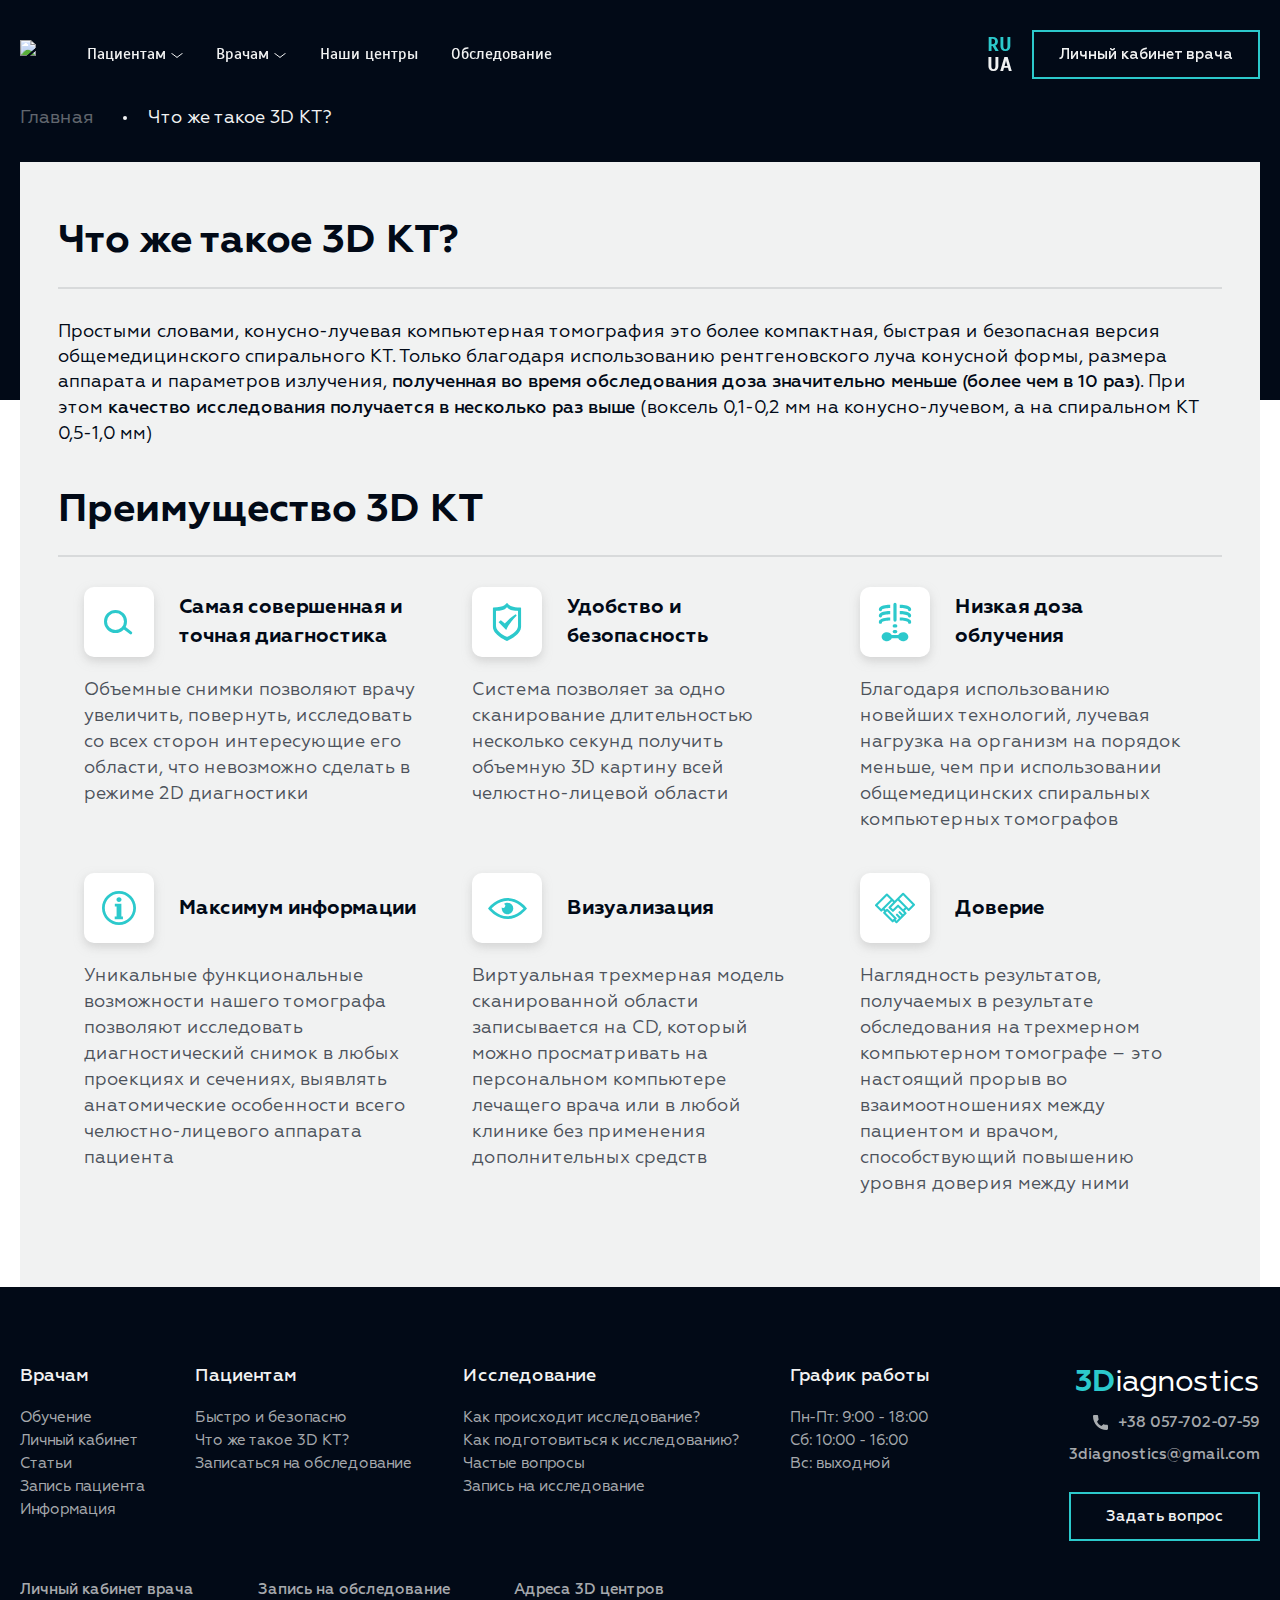
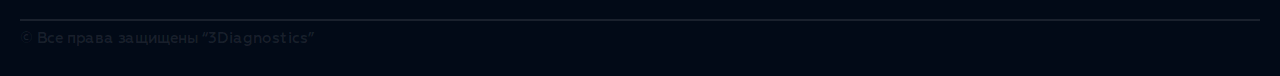
==== commit f5d4ff40: "Add files via upload" ====
--- a/3dkt.html
+++ b/3dkt.html
@@ -4,7 +4,8 @@
 	<meta charset="utf-8"> 	<meta name="viewport" content="width=device-width, initial-scale=1"> 	<title>Что же такое 3D KT? | 3Diagnostics</title>-	<link rel="shortcut icon" href="img/favicon.ico">+	<link href="img/favicon/favicon.ico" rel="icon" sizes="16x16 32x32 64x64 128x128" type="image/vnd.microsoft.icon">+	<link href="img/favicon/favicon.png" rel="apple-touch-icon" sizes="128x128"> 	<!-- шрифты --> 	<link rel="preconnect" href="https://fonts.gstatic.com"> 	<link href="https://fonts.googleapis.com/css2?family=Scada:wght@400;700&display=swap" rel="stylesheet">@@ -23,7 +24,7 @@
 	<div class="wrapper"> 		<header class="header"> 	<div class="header__container _container">-		<a href="index.html" class="header__logo logo"><span>3D</span>iagnostics</a>+		<a href="index.html" class="header__logo logo"><picture><source srcset="img/logo3D.webp" type="image/webp"><img src="img/logo3D.png"></picture></a> 		<nav class="header__menu menu" data-da="header__mobile, 0, 992"> 			<ul class="menu__list"> 				<li class="menu__item menu__item_dropdown">--- a/css/default.min.css
+++ b/css/default.min.css
@@ -1 +1 @@
-*{padding:0;margin:0;border:0}*,:after,:before{-webkit-box-sizing:border-box;box-sizing:border-box}:active,:focus{outline:0}a:active,a:focus{outline:0}aside,footer,header,nav{display:block}body,html{height:100%;width:100%;font-size:100%;line-height:1;font-size:14px;-ms-text-size-adjust:100%;-moz-text-size-adjust:100%;-webkit-text-size-adjust:100%}button,input,textarea{font-family:Geometria;font-size:14px}body{font-family:Geometria}input::-ms-clear{display:none}button{cursor:pointer}button::-moz-focus-inner{padding:0;border:0}a,a:visited{text-decoration:none}a:hover{text-decoration:none}ul li{list-style:none}input:focus::-webkit-input-placeholder{opacity:0}input:focus::-moz-placeholder{opacity:0}input:focus:-ms-input-placeholder{opacity:0}input:focus::-ms-input-placeholder{opacity:0}input:focus::placeholder{opacity:0}textarea:focus::-webkit-input-placeholder{opacity:0}textarea:focus::-moz-placeholder{opacity:0}textarea:focus:-ms-input-placeholder{opacity:0}textarea:focus::-ms-input-placeholder{opacity:0}textarea:focus::placeholder{opacity:0}img{vertical-align:top}h1,h2,h3,h4,h5,h6{font-size:inherit;font-weight:400}.ibg{background-position:center;background-size:cover;background-repeat:no-repeat;position:relative;width:100%;height:100%;position:absolute;top:0;left:0}.ibg img{width:0;height:0;position:absolute;top:0;left:0;opacity:0;visibility:hidden}._container{max-width:1480px;width:100%;margin:0 auto;padding:0 20px}body{background:#fff}body._lock{overflow:hidden}.head{padding:0 0 40px 0}.head__title{font-size:calc(24px + 26 * ((100vw - 320px)/ (1920 - 320)));margin:0 0 25px 0;color:#f1f2f2;font-weight:700}.head__content{display:-webkit-box;display:-ms-flexbox;display:flex}.head__links-container{display:-webkit-box;display:-ms-flexbox;display:flex;margin:0 calc(20px + 280 * ((100vw - 768px)/ (1920 - 768))) 0 0;-ms-flex-wrap:wrap;flex-wrap:wrap}.head__links-container:last-child{margin:0}.head__link{color:rgba(241,242,242,.6);font-size:18px;margin:0 calc(10px + 50 * ((100vw - 320px)/ (1920 - 320))) 20px 0;-webkit-transition:.4s all ease;-o-transition:.4s all ease;transition:.4s all ease}.head__link:last-child{margin:0}.head__link_download,.head__link_video{padding:0 0 0 22px;position:relative}.head__link_download:before,.head__link_video:before{content:'';width:16px;height:16px;position:absolute;left:0;top:0}.head__link_video:before{background:url(../img/play.svg) 0 0 no-repeat}.head__link_download:before{background:url(../img/download_lb.svg) 0 0 no-repeat}.page{padding:109px 0 0 0;position:relative}.page:before{content:'';width:100%;height:400px;position:absolute;top:0;left:0;z-index:-1;background:#020a17}.cyan-btn{padding:15px 40px;color:#000;font-size:18px;line-height:calc(23/18);font-weight:500;background:#20e4a4;width:100%;display:block;text-align:center;-webkit-transition:.4s all ease;-o-transition:.4s all ease;transition:.4s all ease}.logo{font-size:30px;color:#fff;-webkit-transition:.4s all ease;-o-transition:.4s all ease;transition:.4s all ease}.logo span{font-weight:700;color:#2cc9cc}.strip-title{display:-webkit-box;display:-ms-flexbox;display:flex;-webkit-box-pack:center;-ms-flex-pack:center;justify-content:center}.strip-title span{position:relative;z-index:1;font-weight:700;color:#010c21;font-size:calc(20px + 30 * ((100vw - 375px)/ (1920 - 375)))}.strip-title__content{text-align:center;position:relative}.strip-title__content:before{content:'';width:calc(100% + 30px);left:-15px;bottom:-2px;height:calc(8px + 7 * ((100vw - 320px)/ (1920 - 320)));background:#20e4a4;position:absolute;z-index:0}.menu__list{display:-webkit-box;display:-ms-flexbox;display:flex;-webkit-box-align:center;-ms-flex-align:center;align-items:center;margin:0 calc(-10px + -15 * ((100vw - 768px)/ (1920 - 768)))}.menu__item{cursor:pointer;margin:0 calc(10px + 15 * ((100vw - 768px)/ (1920 - 768)))}.menu__item a{font-family:Scada;font-size:calc(15px + 3 * ((100vw - 992px)/ (1920 - 992)));color:#f1f2f2;-webkit-transition:.4s all ease;-o-transition:.4s all ease;transition:.4s all ease}.menu__item_dropdown{padding:0 17px 0 0;position:relative}.menu__item_dropdown:before{content:'';-webkit-transition:.4s all ease;-o-transition:.4s all ease;transition:.4s all ease;width:12px;height:5px;position:absolute;right:0;top:50%;-webkit-transform:translate(0,-50%);-ms-transform:translate(0,-50%);transform:translate(0,-50%);background:url(../img/dropdown_arrow.svg) 0 0/100% auto no-repeat}.nav{margin:0 0 35px 0}.nav__list{display:-webkit-box;display:-ms-flexbox;display:flex}.nav__item{-webkit-transition:.4s all ease;-o-transition:.4s all ease;transition:.4s all ease}.nav__item a{font-size:18px;color:#f1f2f2}.nav__item_nome{margin:0 54px 0 0;opacity:.4}.nav__item_current{position:relative}.nav__item_current:before{content:'';width:4px;height:4px;left:-25px;top:50%;-webkit-transform:translate(0,-50%);-ms-transform:translate(0,-50%);transform:translate(0,-50%);background:#f1f2f2;border-radius:50%;position:absolute}.dropdown-list{opacity:0;visibility:hidden;-webkit-transition:.4s all ease;-o-transition:.4s all ease;transition:.4s all ease;position:absolute}.dropdown-list .dropdown-list{left:100%;top:0}.dropdown-item{padding:10px 15px;background:#e7e7e7;white-space:nowrap;border-bottom:1px solid #c4c4c4;-webkit-transition:.4s all ease;-o-transition:.4s all ease;transition:.4s all ease}.dropdown-item a{color:#010c21}.dropdown-item:last-child{border-bottom:none}.dropdown-item.menu__item_dropdown{padding:10px 42px 10px 15px}.dropdown-item.menu__item_dropdown:before{content:'';width:22px;position:absolute;height:12px;right:15px;top:50%;-webkit-transform:translate(0,-50%);-ms-transform:translate(0,-50%);transform:translate(0,-50%);background:url(../img/arrow_right.svg) 0 0/100% auto no-repeat}.phone{display:-webkit-box;display:-ms-flexbox;display:flex;-webkit-box-align:center;-ms-flex-align:center;align-items:center}.phone svg{fill:#f1f2f2;margin:0 10px 0 0;width:15px;height:15px}.phone span{color:#f1f2f2;font-size:20px;font-weight:700}.phone span,.phone svg{-webkit-transition:.4s all ease;-o-transition:.4s all ease;transition:.4s all ease}.lang{display:-webkit-box;display:-ms-flexbox;display:flex;-webkit-box-orient:vertical;-webkit-box-direction:normal;-ms-flex-direction:column;flex-direction:column;-webkit-box-align:center;-ms-flex-align:center;align-items:center;margin:0 20px 0 0}.lang__item{font-family:Scada;font-weight:700;font-size:20px;color:#f1f2f2;-webkit-transition:.4s all ease;-o-transition:.4s all ease;transition:.4s all ease}.lang__item._current{color:#2cc9cc}.btn{display:-webkit-box;display:-ms-flexbox;display:flex;-webkit-box-pack:center;-ms-flex-pack:center;justify-content:center;-webkit-box-align:center;-ms-flex-align:center;align-items:center;padding:15px 25px;border:2px solid #2cc9cc;font-weight:500;font-size:15px;color:#f1f2f2;-webkit-transition:.4s all ease;-o-transition:.4s all ease;transition:.4s all ease}.link-btn{font-weight:500;font-size:18px;color:rgba(2,10,23,.7);-webkit-transition:.4s all ease;-o-transition:.4s all ease;transition:.4s all ease}.side-word{position:absolute;font-weight:700;font-size:15px;color:#010c21;display:-webkit-box;display:-ms-flexbox;display:flex;-webkit-box-align:center;-ms-flex-align:center;align-items:center}.side-word span{margin:0 25px 0 0}.side-word:after{content:'';height:2px;width:54px;display:block;background:#20e4a4}.side-word_left_center{top:50%;-webkit-transform:translate(-50%,-50%) rotate(-90deg);-ms-transform:translate(-50%,-50%) rotate(-90deg);transform:translate(-50%,-50%) rotate(-90deg);left:0}.side-word_right_center{right:0;top:50%;-webkit-transform:translate(46.5%,-50%) rotate(-90deg);-ms-transform:translate(46.5%,-50%) rotate(-90deg);transform:translate(46.5%,-50%) rotate(-90deg)}.side-word_right_top{right:0;top:110px;-webkit-transform:translate(46.5%,-50%) rotate(-90deg);-ms-transform:translate(46.5%,-50%) rotate(-90deg);transform:translate(46.5%,-50%) rotate(-90deg)}.side-word_left_top{left:0;top:110px;-webkit-transform:translate(-46.5%,-50%) rotate(-90deg);-ms-transform:translate(-46.5%,-50%) rotate(-90deg);transform:translate(-46.5%,-50%) rotate(-90deg)}.service-name{font-size:30px;color:#010c21;margin:0 0 10px 0}.service-about{font-size:15px;line-height:25px;color:rgba(1,12,33,.7)}.service-type{font-size:20px;color:rgba(1,12,33,.7)}.service-price{display:-webkit-box;display:-ms-flexbox;display:flex;-webkit-box-pack:justify;-ms-flex-pack:justify;justify-content:space-between}.service-price span{font-size:30px}.service-price span:first-child{color:#000}.service-price span:last-child{font-weight:500;color:#010c21}.service-price span:last-child:after{color:#20e4a4;font-weight:700;content:' \20B4'}.slider-nav{-webkit-box-pack:center;-ms-flex-pack:center;justify-content:center;width:300px;position:absolute;bottom:40px;z-index:1;right:180px;display:-webkit-box;display:-ms-flexbox;display:flex;-webkit-box-align:center;-ms-flex-align:center;align-items:center}.slider-arrow{height:14px;width:60px;cursor:pointer;-webkit-transition:.4s all ease;-o-transition:.4s all ease;transition:.4s all ease}.slider-arrow.swiper-button-disabled{opacity:.3;cursor:default}.slider-prev{background:url(../img/prev-arrow.svg) 0 0/auto 100% no-repeat}.slider-next{background:url(../img/next-arrow.svg) 0 0/auto 100% no-repeat}.slider-pagination .swiper-pagination-bullet{width:9px;height:9px;background:#cecece;margin:0 9px;opacity:1;-webkit-transition:.4s all ease;-o-transition:.4s all ease;transition:.4s all ease}.slider-pagination .swiper-pagination-bullet-active{background:0 0;border:2px solid #20e4a4}@media (min-width:992px){.head__link:hover{color:#f1f2f2}.cyan-btn:hover{background:#2cc9cc}.logo:hover{color:#2cc9cc}.menu__item:hover>a{color:#2cc9cc}.menu__item_dropdown:hover:before{background:url(../img/dropdown_arrow_lightblue.svg) 0 0/100% auto no-repeat}.menu__item_dropdown:hover>.dropdown-list{opacity:1;visibility:visible}.nav__item_nome:hover{opacity:1}.dropdown-item:hover{background:#2cc9cc}.dropdown-item.menu__item_dropdown:hover:before{background:url(../img/arrow_right.svg) 0 0/100% auto no-repeat}.phone:hover span{color:#2cc9cc}.phone:hover svg{fill:#2cc9cc}.lang__item:hover{color:#2cc9cc}.btn:hover{background:#2cc9cc}.link-btn:hover{color:#020a17}}@media (min-width:1921px){.strip-title span{font-size:50px}.strip-title__content:before{height:15px}.menu__list{margin:0 -25px}.menu__item{margin:0 25px}}@media (max-width:1150px){.slider-nav{right:calc(0px + 180 * ((100vw - 768px)/ (1150 - 768)))}}@media (max-width:992px){.head__content{-webkit-box-orient:vertical;-webkit-box-direction:normal;-ms-flex-direction:column;flex-direction:column}.head__links-container{margin:0 0 20px 0}}@media (max-width:768px){._container{max-width:1460px;padding:0 10px}.cyan-btn{padding:15px 20px}.nav__item a{font-size:14px}.nav__item_nome{margin:0 24px 0 0}.nav__item_current:before{left:-13px}.side-word{display:none}.slider-nav{right:50%;-webkit-transform:translate(50%,0);-ms-transform:translate(50%,0);transform:translate(50%,0)}}@media (max-width:600px){.strip-title__content:before{display:none}}+*{padding:0;margin:0;border:0}*,:after,:before{-webkit-box-sizing:border-box;box-sizing:border-box}:active,:focus{outline:0}a:active,a:focus{outline:0}aside,footer,header,nav{display:block}body,html{height:100%;width:100%;font-size:100%;line-height:1;font-size:14px;-ms-text-size-adjust:100%;-moz-text-size-adjust:100%;-webkit-text-size-adjust:100%}button,input,textarea{font-family:Geometria;font-size:14px}body{font-family:Geometria}input::-ms-clear{display:none}button{cursor:pointer}button::-moz-focus-inner{padding:0;border:0}a,a:visited{text-decoration:none}a:hover{text-decoration:none}ul li{list-style:none}input:focus::-webkit-input-placeholder{opacity:0}input:focus::-moz-placeholder{opacity:0}input:focus:-ms-input-placeholder{opacity:0}input:focus::-ms-input-placeholder{opacity:0}input:focus::placeholder{opacity:0}textarea:focus::-webkit-input-placeholder{opacity:0}textarea:focus::-moz-placeholder{opacity:0}textarea:focus:-ms-input-placeholder{opacity:0}textarea:focus::-ms-input-placeholder{opacity:0}textarea:focus::placeholder{opacity:0}img{vertical-align:top}h1,h2,h3,h4,h5,h6{font-size:inherit;font-weight:400}.ibg{background-position:center;background-size:cover;background-repeat:no-repeat;position:relative;width:100%;height:100%;position:absolute;top:0;left:0}.ibg img{width:0;height:0;position:absolute;top:0;left:0;opacity:0;visibility:hidden}._container{max-width:1480px;width:100%;margin:0 auto;padding:0 20px}body{background:#fff}body._lock{overflow:hidden}._mb{margin:0 0 40px 0!important}.head{padding:0 0 40px 0}.head__title{font-size:calc(24px + 26 * ((100vw - 320px)/ (1920 - 320)));margin:0 0 25px 0;color:#f1f2f2;font-weight:700}.head__content{display:-webkit-box;display:-ms-flexbox;display:flex}.head__links-container{display:-webkit-box;display:-ms-flexbox;display:flex;margin:0 calc(20px + 280 * ((100vw - 768px)/ (1920 - 768))) 0 0;-ms-flex-wrap:wrap;flex-wrap:wrap}.head__links-container:last-child{margin:0}.head__link{color:rgba(241,242,242,.6);font-size:18px;margin:0 calc(10px + 50 * ((100vw - 320px)/ (1920 - 320))) 20px 0;-webkit-transition:.4s all ease;-o-transition:.4s all ease;transition:.4s all ease}.head__link:last-child{margin:0}.head__link_download,.head__link_video{padding:0 0 0 22px;position:relative}.head__link_download:before,.head__link_video:before{content:'';width:16px;height:16px;position:absolute;left:0;top:0}.head__link_video:before{background:url(../img/play.svg) 0 0 no-repeat}.head__link_download:before{background:url(../img/download_lb.svg) 0 0 no-repeat}.page{padding:109px 0 0 0;position:relative}.page:before{content:'';width:100%;height:400px;position:absolute;top:0;left:0;z-index:-1;background:#020a17}.cyan-btn{padding:15px 40px;color:#000;font-size:18px;line-height:calc(23/18);font-weight:500;background:#20e4a4;width:100%;display:block;text-align:center;-webkit-transition:.4s all ease;-o-transition:.4s all ease;transition:.4s all ease}.logo{font-size:30px;color:#fff;-webkit-transition:.4s all ease;-o-transition:.4s all ease;transition:.4s all ease}.logo span{font-weight:700;color:#2cc9cc}.strip-title{display:-webkit-box;display:-ms-flexbox;display:flex;-webkit-box-pack:center;-ms-flex-pack:center;justify-content:center}.strip-title span{position:relative;z-index:1;font-weight:700;color:#010c21;font-size:calc(20px + 30 * ((100vw - 375px)/ (1920 - 375)))}.strip-title__content{text-align:center;position:relative}.strip-title__content:before{content:'';width:calc(100% + 30px);left:-15px;bottom:-2px;height:calc(8px + 7 * ((100vw - 320px)/ (1920 - 320)));background:#20e4a4;position:absolute;z-index:0}.menu__list{display:-webkit-box;display:-ms-flexbox;display:flex;-webkit-box-align:center;-ms-flex-align:center;align-items:center;margin:0 calc(-10px + -15 * ((100vw - 768px)/ (1920 - 768)))}.menu__item{cursor:pointer;margin:0 calc(10px + 15 * ((100vw - 768px)/ (1920 - 768)))}.menu__item a{font-family:Scada;font-size:calc(15px + 3 * ((100vw - 992px)/ (1920 - 992)));color:#f1f2f2;-webkit-transition:.4s all ease;-o-transition:.4s all ease;transition:.4s all ease}.menu__item_dropdown{padding:0 17px 0 0;position:relative}.menu__item_dropdown:before{content:'';-webkit-transition:.4s all ease;-o-transition:.4s all ease;transition:.4s all ease;width:12px;height:5px;position:absolute;right:0;top:50%;-webkit-transform:translate(0,-50%);-ms-transform:translate(0,-50%);transform:translate(0,-50%);background:url(../img/dropdown_arrow.svg) 0 0/100% auto no-repeat}.nav{margin:0 0 35px 0}.nav__list{display:-webkit-box;display:-ms-flexbox;display:flex}.nav__item{-webkit-transition:.4s all ease;-o-transition:.4s all ease;transition:.4s all ease}.nav__item a{font-size:18px;color:#f1f2f2}.nav__item_nome{margin:0 54px 0 0;opacity:.4}.nav__item_current{position:relative}.nav__item_current:before{content:'';width:4px;height:4px;left:-25px;top:50%;-webkit-transform:translate(0,-50%);-ms-transform:translate(0,-50%);transform:translate(0,-50%);background:#f1f2f2;border-radius:50%;position:absolute}.dropdown-list{opacity:0;visibility:hidden;-webkit-transition:.4s all ease;-o-transition:.4s all ease;transition:.4s all ease;position:absolute}.dropdown-list .dropdown-list{left:100%;top:0}.dropdown-item{padding:10px 15px;background:#e7e7e7;white-space:nowrap;border-bottom:1px solid #c4c4c4;-webkit-transition:.4s all ease;-o-transition:.4s all ease;transition:.4s all ease}.dropdown-item a{color:#010c21}.dropdown-item:last-child{border-bottom:none}.dropdown-item.menu__item_dropdown{padding:10px 42px 10px 15px}.dropdown-item.menu__item_dropdown:before{content:'';width:22px;position:absolute;height:12px;right:15px;top:50%;-webkit-transform:translate(0,-50%);-ms-transform:translate(0,-50%);transform:translate(0,-50%);background:url(../img/arrow_right.svg) 0 0/100% auto no-repeat}.phone{display:-webkit-box;display:-ms-flexbox;display:flex;-webkit-box-align:center;-ms-flex-align:center;align-items:center}.phone svg{fill:#f1f2f2;margin:0 10px 0 0;width:15px;height:15px}.phone span{color:#f1f2f2;font-size:20px;font-weight:700}.phone span,.phone svg{-webkit-transition:.4s all ease;-o-transition:.4s all ease;transition:.4s all ease}.lang{display:-webkit-box;display:-ms-flexbox;display:flex;-webkit-box-orient:vertical;-webkit-box-direction:normal;-ms-flex-direction:column;flex-direction:column;-webkit-box-align:center;-ms-flex-align:center;align-items:center;margin:0 20px 0 0}.lang__item{font-family:Scada;font-weight:700;font-size:20px;color:#f1f2f2;-webkit-transition:.4s all ease;-o-transition:.4s all ease;transition:.4s all ease}.lang__item._current{color:#2cc9cc}.btn{display:-webkit-box;display:-ms-flexbox;display:flex;-webkit-box-pack:center;-ms-flex-pack:center;justify-content:center;-webkit-box-align:center;-ms-flex-align:center;align-items:center;padding:15px 25px;border:2px solid #2cc9cc;font-weight:500;font-size:15px;color:#f1f2f2;-webkit-transition:.4s all ease;-o-transition:.4s all ease;transition:.4s all ease}.link-btn{font-weight:500;font-size:18px;color:rgba(2,10,23,.7);-webkit-transition:.4s all ease;-o-transition:.4s all ease;transition:.4s all ease}.side-word{position:absolute;font-weight:700;font-size:15px;color:#010c21;display:-webkit-box;display:-ms-flexbox;display:flex;-webkit-box-align:center;-ms-flex-align:center;align-items:center}.side-word span{margin:0 25px 0 0}.side-word:after{content:'';height:2px;width:54px;display:block;background:#20e4a4}.side-word_left_center{top:50%;-webkit-transform:translate(-50%,-50%) rotate(-90deg);-ms-transform:translate(-50%,-50%) rotate(-90deg);transform:translate(-50%,-50%) rotate(-90deg);left:0}.side-word_right_center{right:0;top:50%;-webkit-transform:translate(46.5%,-50%) rotate(-90deg);-ms-transform:translate(46.5%,-50%) rotate(-90deg);transform:translate(46.5%,-50%) rotate(-90deg)}.side-word_right_top{right:0;top:110px;-webkit-transform:translate(46.5%,-50%) rotate(-90deg);-ms-transform:translate(46.5%,-50%) rotate(-90deg);transform:translate(46.5%,-50%) rotate(-90deg)}.side-word_left_top{left:0;top:110px;-webkit-transform:translate(-46.5%,-50%) rotate(-90deg);-ms-transform:translate(-46.5%,-50%) rotate(-90deg);transform:translate(-46.5%,-50%) rotate(-90deg)}.service-name{font-size:30px;color:#010c21;margin:0 0 10px 0}.service-about{font-size:15px;line-height:25px;color:rgba(1,12,33,.7)}.service-type{font-size:20px;color:rgba(1,12,33,.7)}.service-price{display:-webkit-box;display:-ms-flexbox;display:flex;-webkit-box-pack:justify;-ms-flex-pack:justify;justify-content:space-between}.service-price span{font-size:30px}.service-price span:first-child{color:#000}.service-price span:last-child{font-weight:500;color:#010c21}.service-price span:last-child:after{color:#20e4a4;font-weight:700;content:' \20B4'}.slider-nav{-webkit-box-pack:center;-ms-flex-pack:center;justify-content:center;width:300px;position:absolute;bottom:40px;z-index:1;right:180px;display:-webkit-box;display:-ms-flexbox;display:flex;-webkit-box-align:center;-ms-flex-align:center;align-items:center}.slider-arrow{height:14px;width:60px;cursor:pointer;-webkit-transition:.4s all ease;-o-transition:.4s all ease;transition:.4s all ease}.slider-arrow.swiper-button-disabled{opacity:.3;cursor:default}.slider-prev{background:url(../img/prev-arrow.svg) 0 0/auto 100% no-repeat}.slider-next{background:url(../img/next-arrow.svg) 0 0/auto 100% no-repeat}.slider-pagination .swiper-pagination-bullet{width:9px;height:9px;background:#cecece;margin:0 9px;opacity:1;-webkit-transition:.4s all ease;-o-transition:.4s all ease;transition:.4s all ease}.slider-pagination .swiper-pagination-bullet-active{background:0 0;border:2px solid #20e4a4}@media (min-width:992px){.head__link:hover{color:#f1f2f2}.cyan-btn:hover{background:#2cc9cc}.logo:hover{color:#2cc9cc}.menu__item:hover>a{color:#2cc9cc}.menu__item_dropdown:hover:before{background:url(../img/dropdown_arrow_lightblue.svg) 0 0/100% auto no-repeat}.menu__item_dropdown:hover>.dropdown-list{opacity:1;visibility:visible}.nav__item_nome:hover{opacity:1}.dropdown-item:hover{background:#2cc9cc}.dropdown-item.menu__item_dropdown:hover:before{background:url(../img/arrow_right.svg) 0 0/100% auto no-repeat}.phone:hover span{color:#2cc9cc}.phone:hover svg{fill:#2cc9cc}.lang__item:hover{color:#2cc9cc}.btn:hover{background:#2cc9cc}.link-btn:hover{color:#020a17}}@media (min-width:1921px){.strip-title span{font-size:50px}.strip-title__content:before{height:15px}.menu__list{margin:0 -25px}.menu__item{margin:0 25px}}@media (max-width:1150px){.slider-nav{right:calc(0px + 180 * ((100vw - 768px)/ (1150 - 768)))}}@media (max-width:992px){.head__content{-webkit-box-orient:vertical;-webkit-box-direction:normal;-ms-flex-direction:column;flex-direction:column}.head__links-container{margin:0 0 20px 0}}@media (max-width:768px){._container{max-width:1460px;padding:0 10px}.cyan-btn{padding:15px 20px}.nav__item a{font-size:14px}.nav__item_nome{margin:0 24px 0 0}.nav__item_current:before{left:-13px}.side-word{display:none}.slider-nav{right:50%;-webkit-transform:translate(50%,0);-ms-transform:translate(50%,0);transform:translate(50%,0)}}@media (max-width:600px){.strip-title__content:before{display:none}}--- a/css/header.min.css
+++ b/css/header.min.css
@@ -1 +1 @@
-.header{padding:30px 0;width:100%;z-index:5;position:fixed;top:0;left:0}.header_bg{background:#020a17}.header._bg{background:rgba(2,10,23,.9)}.header__container{display:-webkit-box;display:-ms-flexbox;display:flex;-webkit-box-align:center;-ms-flex-align:center;align-items:center}.header__logo{margin:0 calc(20px + 70 * ((100vw - 768px)/ (1920 - 768))) 0 0}.header__contacts{display:-webkit-box;display:-ms-flexbox;display:flex;-webkit-box-align:center;-ms-flex-align:center;align-items:center}.header__contacts_full{-webkit-box-flex:1;-ms-flex:1 1 auto;flex:1 1 auto;-webkit-box-pack:end;-ms-flex-pack:end;justify-content:flex-end}.header__menu{-webkit-box-flex:1;-ms-flex:1 1 auto;flex:1 1 auto}.header__phone{margin:0 calc(10px + 30 * ((100vw - 1280px)/ (1920 - 1280))) 0 0}.header__mobile{overflow:auto;position:fixed;right:0;top:0;height:100%;z-index:2;display:-webkit-box;display:-ms-flexbox;display:flex;-webkit-box-orient:vertical;-webkit-box-direction:normal;-ms-flex-direction:column;flex-direction:column;-webkit-box-align:center;-ms-flex-align:center;align-items:center;padding:100px 0 20px 0;background:#f1f2f2;-webkit-transform:translate(10%,0);-ms-transform:translate(10%,0);transform:translate(10%,0);opacity:0;visibility:hidden;-webkit-transition:.4s all ease;-o-transition:.4s all ease;transition:.4s all ease}.header__area{position:fixed;width:100%;height:100%;top:0;left:0;z-index:1;background:rgba(0,0,0,.7);opacity:0;visibility:hidden;-webkit-transition:.4s all ease;-o-transition:.4s all ease;transition:.4s all ease}.header__burger{z-index:3;width:50px;height:50px;position:relative;-webkit-transform:translate(10px,0);-ms-transform:translate(10px,0);transform:translate(10px,0)}.header__burger span,.header__burger:after,.header__burger:before{content:'';width:30px;background:#f1f2f2;height:2px;position:absolute;-webkit-transition:.4s all ease;-o-transition:.4s all ease;transition:.4s all ease}.header__burger:before{top:18px}.header__burger:after{bottom:18px}.header__burger span{top:50%;-webkit-transform:translateY(-1px);-ms-transform:translateY(-1px);transform:translateY(-1px)}.header._active .header__area,.header._active .header__mobile{opacity:1;visibility:visible}.header._active .header__mobile{-webkit-transform:translate(0,0);-ms-transform:translate(0,0);transform:translate(0,0)}.header._active .header__burger span{-webkit-transform:scale(0);-ms-transform:scale(0);transform:scale(0)}.header._active .header__burger:before{top:24px;-webkit-transform:rotate(45deg);-ms-transform:rotate(45deg);transform:rotate(45deg)}.header._active .header__burger:after{bottom:24px;-webkit-transform:rotate(-45deg);-ms-transform:rotate(-45deg);transform:rotate(-45deg)}.header._active .header__burger:after,.header._active .header__burger:before{background:#010c21}@media (min-width:993px){.header__area,.header__burger,.header__mobile{display:none}}@media (min-width:1921px){.header__logo{margin:0 90px 0 0}}@media (max-width:1280px){.header__phone{display:none}}@media (max-width:992px){.header{padding:15px 0}.header__container{-webkit-box-pack:justify;-ms-flex-pack:justify;justify-content:space-between}.header__contacts{-webkit-box-orient:vertical;-webkit-box-direction:normal;-ms-flex-direction:column;flex-direction:column;padding:0 20px}.header__contacts_full{-webkit-box-pack:start;-ms-flex-pack:start;justify-content:flex-start}.header__menu{width:100%}.header__menu .menu__list{-webkit-box-orient:vertical;-webkit-box-direction:normal;-ms-flex-direction:column;flex-direction:column;margin:0}.header__menu .menu__item{margin:0 0 10px;padding:0;width:100%;display:-webkit-box;display:-ms-flexbox;display:flex;-webkit-box-orient:vertical;-webkit-box-direction:normal;-ms-flex-direction:column;flex-direction:column;-webkit-box-align:center;-ms-flex-align:center;align-items:center}.header__menu .menu__item:last-child{margin:0 0 30px 0}.header__menu .menu__item:before{display:none}.header__menu .menu__item a{color:#010c21}.header__menu .menu__item>a{font-size:20px}.header__menu .menu__item_dropdown:before{background:0 0}.header__menu .menu__item_dropdown>a{margin:0 0 5px 0;position:relative;padding:0 23px 0 0}.header__menu .menu__item_dropdown>a:before{content:'';-webkit-transition:.4s all ease;-o-transition:.4s all ease;transition:.4s all ease;width:18px;height:8px;position:absolute;right:0;top:50%;-webkit-transform:translate(0,-50%);-ms-transform:translate(0,-50%);transform:translate(0,-50%);background:url(../img/dropdown_arrow_black.svg) 0 0/100% auto no-repeat}.header__menu .menu__item_dropdown._active .dropdown-list{opacity:1;visibility:visible;height:auto}.header__menu .dropdown-list{width:100%;text-align:center;position:static;-webkit-transition:.4s all ease;-o-transition:.4s all ease;transition:.4s all ease;height:0}.header__menu .dropdown-item a{font-size:16px}.header__phone{display:block;margin:0 0 20px 0}.header__phone span{color:#010c21}.header__phone svg{fill:#010c21}.header__lang{-webkit-box-orient:horizontal;-webkit-box-direction:normal;-ms-flex-direction:row;flex-direction:row;margin:0 0 20px 0}.header__lang .lang__item{color:#010c21}.header__lang .lang__item._current{color:#2cc9cc}.header__lang .lang__item:first-child{margin:0 10px 0 0}.header__btn{color:#010c21}}+.header{padding:30px 0;width:100%;z-index:5;position:fixed;top:0;left:0}.header_bg{background:#020a17}.header._bg{background:rgba(2,10,23,.9)}.header__container{display:-webkit-box;display:-ms-flexbox;display:flex;-webkit-box-align:center;-ms-flex-align:center;align-items:center}.header__logo{margin:0 calc(20px + 70 * ((100vw - 768px)/ (1920 - 768))) 0 0}.header__logo img{max-width:54px}.header__contacts{display:-webkit-box;display:-ms-flexbox;display:flex;-webkit-box-align:center;-ms-flex-align:center;align-items:center}.header__contacts_full{-webkit-box-flex:1;-ms-flex:1 1 auto;flex:1 1 auto;-webkit-box-pack:end;-ms-flex-pack:end;justify-content:flex-end}.header__menu{-webkit-box-flex:1;-ms-flex:1 1 auto;flex:1 1 auto}.header__phone{margin:0 calc(10px + 30 * ((100vw - 1280px)/ (1920 - 1280))) 0 0}.header__mobile{overflow:auto;position:fixed;right:0;top:0;height:100%;z-index:2;display:-webkit-box;display:-ms-flexbox;display:flex;-webkit-box-orient:vertical;-webkit-box-direction:normal;-ms-flex-direction:column;flex-direction:column;-webkit-box-align:center;-ms-flex-align:center;align-items:center;padding:100px 0 20px 0;background:#f1f2f2;-webkit-transform:translate(10%,0);-ms-transform:translate(10%,0);transform:translate(10%,0);opacity:0;visibility:hidden;-webkit-transition:.4s all ease;-o-transition:.4s all ease;transition:.4s all ease}.header__area{position:fixed;width:100%;height:100%;top:0;left:0;z-index:1;background:rgba(0,0,0,.7);opacity:0;visibility:hidden;-webkit-transition:.4s all ease;-o-transition:.4s all ease;transition:.4s all ease}.header__burger{z-index:3;width:50px;height:50px;position:relative;-webkit-transform:translate(10px,0);-ms-transform:translate(10px,0);transform:translate(10px,0)}.header__burger span,.header__burger:after,.header__burger:before{content:'';width:30px;background:#f1f2f2;height:2px;position:absolute;-webkit-transition:.4s all ease;-o-transition:.4s all ease;transition:.4s all ease}.header__burger:before{top:18px}.header__burger:after{bottom:18px}.header__burger span{top:50%;-webkit-transform:translateY(-1px);-ms-transform:translateY(-1px);transform:translateY(-1px)}.header._active .header__area,.header._active .header__mobile{opacity:1;visibility:visible}.header._active .header__mobile{-webkit-transform:translate(0,0);-ms-transform:translate(0,0);transform:translate(0,0)}.header._active .header__burger span{-webkit-transform:scale(0);-ms-transform:scale(0);transform:scale(0)}.header._active .header__burger:before{top:24px;-webkit-transform:rotate(45deg);-ms-transform:rotate(45deg);transform:rotate(45deg)}.header._active .header__burger:after{bottom:24px;-webkit-transform:rotate(-45deg);-ms-transform:rotate(-45deg);transform:rotate(-45deg)}.header._active .header__burger:after,.header._active .header__burger:before{background:#010c21}@media (min-width:993px){.header__area,.header__burger,.header__mobile{display:none}}@media (min-width:1921px){.header__logo{margin:0 90px 0 0}}@media (max-width:1280px){.header__phone{display:none}}@media (max-width:992px){.header{padding:15px 0}.header__container{-webkit-box-pack:justify;-ms-flex-pack:justify;justify-content:space-between}.header__contacts{-webkit-box-orient:vertical;-webkit-box-direction:normal;-ms-flex-direction:column;flex-direction:column;padding:0 20px}.header__contacts_full{-webkit-box-pack:start;-ms-flex-pack:start;justify-content:flex-start}.header__menu{width:100%}.header__menu .menu__list{-webkit-box-orient:vertical;-webkit-box-direction:normal;-ms-flex-direction:column;flex-direction:column;margin:0}.header__menu .menu__item{margin:0 0 10px;padding:0;width:100%;display:-webkit-box;display:-ms-flexbox;display:flex;-webkit-box-orient:vertical;-webkit-box-direction:normal;-ms-flex-direction:column;flex-direction:column;-webkit-box-align:center;-ms-flex-align:center;align-items:center}.header__menu .menu__item:last-child{margin:0 0 30px 0}.header__menu .menu__item:before{display:none}.header__menu .menu__item a{color:#010c21}.header__menu .menu__item>a{font-size:20px}.header__menu .menu__item_dropdown:before{background:0 0}.header__menu .menu__item_dropdown>a{margin:0 0 5px 0;position:relative;padding:0 23px 0 0}.header__menu .menu__item_dropdown>a:before{content:'';-webkit-transition:.4s all ease;-o-transition:.4s all ease;transition:.4s all ease;width:18px;height:8px;position:absolute;right:0;top:50%;-webkit-transform:translate(0,-50%);-ms-transform:translate(0,-50%);transform:translate(0,-50%);background:url(../img/dropdown_arrow_black.svg) 0 0/100% auto no-repeat}.header__menu .menu__item_dropdown._active .dropdown-list{opacity:1;visibility:visible;height:auto}.header__menu .dropdown-list{width:100%;text-align:center;position:static;-webkit-transition:.4s all ease;-o-transition:.4s all ease;transition:.4s all ease;height:0}.header__menu .dropdown-item a{font-size:16px}.header__phone{display:block;margin:0 0 20px 0}.header__phone span{color:#010c21}.header__phone svg{fill:#010c21}.header__lang{-webkit-box-orient:horizontal;-webkit-box-direction:normal;-ms-flex-direction:row;flex-direction:row;margin:0 0 20px 0}.header__lang .lang__item{color:#010c21}.header__lang .lang__item._current{color:#2cc9cc}.header__lang .lang__item:first-child{margin:0 10px 0 0}.header__btn{color:#010c21}}--- a/css/home.min.css
+++ b/css/home.min.css
@@ -1 +1 @@
-.timetable{position:absolute;right:0;z-index:1;background:#fff;padding:30px 40px;max-width:460px;width:100%}.timetable__header{margin:0 0 20px 0}.timetable__title{font-weight:500;font-size:25px;line-height:calc(31/25);color:#020a17;margin:0 0 2px 0}.timetable__subtitle{font-size:16px;line-height:calc(20/16);color:rgba(0,0,0,.3)}.timetable__item{display:-webkit-box;display:-ms-flexbox;display:flex;-webkit-box-align:center;-ms-flex-align:center;align-items:center;margin:0 0 15px 0}.timetable__avatar{-webkit-box-flex:0;-ms-flex:0 0 50px;flex:0 0 50px;height:50px;display:-webkit-box;display:-ms-flexbox;display:flex;-webkit-box-pack:center;-ms-flex-pack:center;justify-content:center;-webkit-box-align:center;-ms-flex-align:center;align-items:center;background:#c4c4c4;border-radius:50%;margin:0 calc(10px + 5 * ((100vw - 320px)/ (1920 - 320))) 0 0}.timetable__about{-webkit-box-flex:1;-ms-flex:1 1 auto;flex:1 1 auto;margin:0 calc(10px + 30 * ((100vw - 320px)/ (1920 - 320))) 0 0}.timetable__name{font-size:calc(15px + 2 * ((100vw - 320px)/ (1920 - 320)));font-weight:500;line-height:calc(21/17);color:#020a17}.timetable__speciality{line-height:calc(18/14);font-size:calc(13px + 3 * ((100vw - 320px)/ (1920 - 320)));color:rgba(2,10,23,.4)}.timetable__time{color:#20e4a4;font-size:calc(14px + 4 * ((100vw - 320px)/ (1920 - 320)));line-height:calc(23/18)}.main-block{min-height:100vh;position:relative;overflow:hidden;display:-webkit-box;display:-ms-flexbox;display:flex;padding:156px 0 20px 0}.main-block__container{display:-webkit-box;display:-ms-flexbox;display:flex;-webkit-box-align:center;-ms-flex-align:center;align-items:center}.main-block__bg video{z-index:0;width:100%;height:100%;-o-object-fit:cover;object-fit:cover;position:absolute;top:50%;left:50%;-webkit-transform:translate(-50%,-50%);-ms-transform:translate(-50%,-50%);transform:translate(-50%,-50%)}.main-block__content{position:relative;z-index:1;display:-webkit-box;display:-ms-flexbox;display:flex;-webkit-box-orient:vertical;-webkit-box-direction:normal;-ms-flex-direction:column;flex-direction:column;-webkit-box-align:start;-ms-flex-align:start;align-items:flex-start}.main-block__subtitle{font-weight:500;font-size:calc(12px + 8 * ((100vw - 320px)/ (1920 - 320)));color:#2cc9cc;margin:0 0 10px 0;text-transform:uppercase}.main-block__title{font-size:calc(25px + 35 * ((100vw - 320px)/ (1920 - 320)));font-weight:800;line-height:calc(1.1);color:#fff;text-transform:uppercase;max-width:880px;margin:0 0 40px 0}.main-block__btn{padding:20px 120px 20px 40px;background:-webkit-gradient(linear,left top,right top,from(#2cc9cc),to(#20e4a4));background:-o-linear-gradient(left,#2cc9cc 0,#20e4a4 100%);background:linear-gradient(90deg,#2cc9cc 0,#20e4a4 100%);-webkit-transition:.4s all ease;-o-transition:.4s all ease;transition:.4s all ease;font-weight:500;font-size:calc(12px + 8 * ((100vw - 320px)/ (1920 - 320)));line-height:calc(25/20);color:#020a17;position:relative;display:block}.main-block__btn:before{content:'';position:absolute;right:40px;width:60px;height:20px;top:50%;-webkit-transform:translate(0,-50%);-ms-transform:translate(0,-50%);transform:translate(0,-50%);background:url(../img/long_arrow.svg) center center/100% auto no-repeat}.main-block__timetable{right:-320px;opacity:.4;-webkit-transition:.4s all ease;-o-transition:.4s all ease;transition:.4s all ease}.researches__tab-container{display:-webkit-box;display:-ms-flexbox;display:flex}.researches__text{color:rgba(1,12,33,.7);font-size:calc(14px + 4 * ((100vw - 320px)/ (1920 - 320)));line-height:calc(21px + 15 * ((100vw - 320px)/ (1920 - 320)))}.researches__subtitle{max-width:700px;text-align:center}.researches-tab{-webkit-box-flex:0;-ms-flex:0 1 33.333%;flex:0 1 33.333%;padding:calc(20px + 50 * ((100vw - 320px)/ (1920 - 320))) 20px;background:#e4e4e4;display:-webkit-box;display:-ms-flexbox;display:flex;-webkit-box-orient:vertical;-webkit-box-direction:normal;-ms-flex-direction:column;flex-direction:column;-webkit-box-align:center;-ms-flex-align:center;align-items:center;-webkit-box-pack:center;-ms-flex-pack:center;justify-content:center;cursor:pointer}.researches-tab__subtitle{opacity:0;visibility:hidden;line-height:25px;height:0;font-size:20px;font-weight:500;color:#cecece;-webkit-transition:.4s all ease;-o-transition:.4s all ease;transition:.4s all ease}.researches-tab__title{font-weight:800;font-size:calc(27px + 8 * ((100vw - 992px)/ (1920 - 992)));color:#cecece}.researches-tab._current{background:#fff}.researches-tab._current .researches-tab__subtitle{opacity:1;visibility:visible;height:25px}.researches-tab._current .researches-tab__title{color:#20e4a4}.researches-slide{opacity:0;visibility:hidden;top:0;width:0;position:absolute;height:0;overflow:hidden}.researches-slide .researches-slide__title p{font-weight:700;font-size:calc(20px + 20 * ((100vw - 375px)/ (1920 - 375)));color:#010c21}.researches-slide h2.researches-slide__title p{font-weight:500}.researches-slide h3.researches-slide__title p span{color:#20e4a4}.researches-slide h4.researches-slide__title p{font-size:calc(20px + 14 * ((100vw - 375px)/ (1920 - 375)))}.researches-slide._current{width:auto;position:static;opacity:1;height:auto;visibility:visible}.research{padding:130px 0 0 0}.research__title{position:relative;padding:0 0 0 calc(40px + 75 * ((100vw - 768px)/ (1920 - 768)));margin:0 0 130px 0}.research-about{background:#e6fff6;position:relative}.research-about:before{content:'';height:40px;width:100%;position:absolute;top:0;left:0;background:#fff}.research-about__container{display:-webkit-box;display:-ms-flexbox;display:flex;-webkit-box-align:end;-ms-flex-align:end;align-items:flex-end}.research-about__picture{position:relative;z-index:2;-webkit-box-flex:0;-ms-flex:0 0 45%;flex:0 0 45%;margin:0 calc(20px + 60 * ((100vw - 768px)/ (1920 - 768))) 0 0}.research-about__picture img{width:100%}.research-about__content{padding:60px 0 20px 0;display:-webkit-box;display:-ms-flexbox;display:flex;-webkit-box-orient:vertical;-webkit-box-direction:normal;-ms-flex-direction:column;flex-direction:column;-webkit-box-align:start;-ms-flex-align:start;align-items:flex-start}.research-about__subtitle{font-size:20px;color:#20e4a4;margin:0 0 10px 0;letter-spacing:.12em;text-transform:uppercase}.research-about__title{margin:0 0 15px 0}.research-about__text{margin:0 0 35px 0}.research-about__btn{width:auto}.research-prepare{padding:145px 0 0 0}.research-prepare__title{margin:0 0 25px 0}.research-prepare__container{display:-webkit-box;display:-ms-flexbox;display:flex;-webkit-box-orient:vertical;-webkit-box-direction:normal;-ms-flex-direction:column;flex-direction:column;-webkit-box-align:center;-ms-flex-align:center;align-items:center;overflow:hidden}.research-prepare__subtitle{margin:0 0 calc(30px + 45 * ((100vw - 320px)/ (1920 - 320))) 0}.research-prepare__content{max-width:930px;display:-webkit-box;display:-ms-flexbox;display:flex;-ms-flex-wrap:wrap;flex-wrap:wrap;margin:0 -50px}.research-prepare__column{-webkit-box-flex:0;-ms-flex:0 1 50%;flex:0 1 50%;padding:0 50px;margin:0 0 40px 0}.research-prepare__column:nth-child(1) .research-prepare__item:before{background:#ff8989}.research-prepare__column:nth-child(2) .research-prepare__item:before{background:#97fdff}.research-prepare__column:nth-child(3) .research-prepare__item:before{background:#ebb4ff}.research-prepare__column:nth-child(4) .research-prepare__item:before{background:#c1ff8f}.research-prepare__column:nth-child(5) .research-prepare__item:before{background:#20e4a4}.research-prepare__column:nth-child(6) .research-prepare__item:before{background:#ffe7a8}.research-prepare__item{padding:0 0 0 34px;position:relative;line-height:calc(21px + 8 * ((100vw - 320px)/ (1920 - 320)))}.research-prepare__item:before{content:'';width:14px;height:14px;position:absolute;top:10px;left:0;border-radius:50%}.faq{padding:0 0 50px 0}.faq__container{display:-webkit-box;display:-ms-flexbox;display:flex;-webkit-box-orient:vertical;-webkit-box-direction:normal;-ms-flex-direction:column;flex-direction:column;-webkit-box-align:center;-ms-flex-align:center;align-items:center}.faq__title{margin:0 0 30px 0}.faq__subtitle{margin:0 0 45px 0}.faq__content{max-width:940px;width:100%}.question{margin:0 0 35px 0;position:relative}.question__head{position:relative;z-index:1;padding:15px 25px;display:-webkit-box;display:-ms-flexbox;display:flex;-webkit-box-pack:justify;-ms-flex-pack:justify;justify-content:space-between;cursor:pointer;background:#f1f2f2;-webkit-transition:.4s all ease;-o-transition:.4s all ease;transition:.4s all ease;-webkit-box-align:center;-ms-flex-align:center;align-items:center}.question__text{font-size:18px;line-height:1.2;color:rgba(1,12,33,.7)}.question__dropdown{margin:0 0 0 20px;-webkit-box-flex:0;-ms-flex:0 0 28px;flex:0 0 28px;height:28px;background:#88ebcb;border-radius:50%;position:relative;-webkit-transition:.4s all ease;-o-transition:.4s all ease;transition:.4s all ease}.question__dropdown:before{content:'';width:16px;height:16px;position:absolute;top:55%;left:50%;-webkit-transform:translate(-50%,-50%);-ms-transform:translate(-50%,-50%);transform:translate(-50%,-50%);background:url(../img/dropdown_arrow.svg) center center/100% auto no-repeat}.question__content{opacity:0;visibility:hidden;padding:15px 25px;background:#e4e4e4;position:absolute;-webkit-transition:opacity .5s linear,visibility .5s linear;-o-transition:opacity .5s linear,visibility .5s linear;transition:opacity .5s linear,visibility .5s linear;bottom:0;height:0;overflow:hidden;left:0}.question__answer{color:#010c21;font-size:16px;line-height:calc(25/16)}.question._active .question__dropdown{-webkit-transform:rotate(180deg);-ms-transform:rotate(180deg);transform:rotate(180deg)}.question._active .question__content{height:auto;position:relative;opacity:1;visibility:visible}.types-method{padding:100px 0 0 0}.types-method__container{position:relative}.types-method__tab-container{position:absolute;right:20px;bottom:calc(100% + 20px);display:-webkit-box;display:-ms-flexbox;display:flex}.types-method__tab{margin:0 40px 0 0}.method-tab{font-weight:500;font-size:20px;color:#cecece;cursor:pointer;-webkit-transition:.4s all ease;-o-transition:.4s all ease;transition:.4s all ease}.method-tab:last-child{margin:0}.method-tab._current{color:#20e4a4}.method-slide{display:-webkit-box;display:-ms-flexbox;display:flex;-webkit-box-align:center;-ms-flex-align:center;align-items:center;opacity:0;visibility:hidden;position:absolute;-webkit-transition:.4s all ease;-o-transition:.4s all ease;transition:.4s all ease}.method-slide._current{position:static;visibility:visible;opacity:1}.method__picture{-webkit-box-flex:0;-ms-flex:0 0 45%;flex:0 0 45%;margin:0 calc(20px + 55 * ((100vw - 768px)/ (1920 - 768))) 0 0}.method__picture img{width:100%}.method__content{padding:20px 0}.method__title{margin:0 0 25px 0}.method__text{margin:0 0 40px 0}.method__btn-container{display:-webkit-box;display:-ms-flexbox;display:flex;-webkit-box-align:center;-ms-flex-align:center;align-items:center}.method__btn{max-width:310px}.method__btn:first-child{margin:0 80px 0 0}.services{padding:100px 0 0 0}.services__content{padding:180px 0 140px;position:relative}.services__content:before{content:'';height:100%;width:60%;position:absolute;background:#f1f2f2;right:0;top:0}.services__side-word{right:60px}.services__title{margin:0 0 35px 0}.services__wrapper{position:relative}.services-slide{display:-webkit-box;display:-ms-flexbox;display:flex;padding:0 180px 0 0;-webkit-box-pack:end;-ms-flex-pack:end;justify-content:flex-end;position:relative}.services-slide:before{content:attr(data-num);position:absolute;font-size:200px;font-weight:700;color:#fff;z-index:-1;top:-30px;right:325px}.services-slide__picture{max-width:550px;-webkit-box-flex:0;-ms-flex:0 0 60%;flex:0 0 60%}.services-slide__picture img{width:100%;height:100%;-o-object-fit:cover;object-fit:cover}.services-slide__wrapper{max-width:900px;width:100%;display:-webkit-box;display:-ms-flexbox;display:flex;-webkit-box-pack:justify;-ms-flex-pack:justify;justify-content:space-between}.services-slide__content{max-width:295px;-webkit-box-flex:0;-ms-flex:0 0 100%;flex:0 0 100%;padding:0 0 100px 0;display:-webkit-box;display:-ms-flexbox;display:flex;-webkit-box-orient:vertical;-webkit-box-direction:normal;-ms-flex-direction:column;flex-direction:column;-webkit-box-pack:end;-ms-flex-pack:end;justify-content:flex-end;margin:0 0 0 20px}.services-slide__top{margin:0 0 40px 0}.prices{padding:85px 0 0 0}.prices__title{margin:0 0 40px 0}.prices__wrapper{padding:0 0 0 calc(20px + 80 * ((100vw - 768px)/ (1920 - 768)));position:relative}.prices__content{margin:0 0 140px 0}.prices-slide{height:550px!important;display:-webkit-box;display:-ms-flexbox;display:flex;-webkit-box-orient:vertical;-webkit-box-direction:normal;-ms-flex-direction:column;flex-direction:column}.prices-slide__item{margin:0 0 20px 0;background:rgba(241,242,242,.7);padding:20px;display:-webkit-box;display:-ms-flexbox;display:flex;-webkit-box-orient:vertical;-webkit-box-direction:normal;-ms-flex-direction:column;flex-direction:column}.prices-slide__item:last-child{margin:0}.prices-slide__item_big{height:100%}.prices-slide__item_small{-webkit-box-flex:1;-ms-flex:1 1 auto;flex:1 1 auto}.prices-slide__picture{max-width:100%;width:100%;margin:0 0 20px 0}.prices-slide__picture img{width:100%}.prices-slide__content{-webkit-box-flex:1;-ms-flex:1 1 auto;flex:1 1 auto;display:-webkit-box;display:-ms-flexbox;display:flex;-webkit-box-orient:vertical;-webkit-box-direction:normal;-ms-flex-direction:column;flex-direction:column}.prices-slide__top{-webkit-box-flex:1;-ms-flex:1 1 auto;flex:1 1 auto}.prices-slide__name{font-size:25px;color:#000;font-weight:500}.prices-slide__bottom{display:-webkit-box;display:-ms-flexbox;display:flex;-webkit-box-align:center;-ms-flex-align:center;align-items:center;-webkit-box-pack:justify;-ms-flex-pack:justify;justify-content:space-between}.prices-navigation{right:0;bottom:-44px}.tomography__wrapper{padding:0 calc(20px + 80 * ((100vw - 768px)/ (1920 - 768))) 75px 0;display:-webkit-box;display:-ms-flexbox;display:flex;margin:0 calc(-20px + -50 * ((100vw - 768px)/ (1920 - 768)))}.tomography__column{-webkit-box-flex:0;-ms-flex:0 1 50%;flex:0 1 50%;position:relative;padding:0 calc(20px + 50 * ((100vw - 768px)/ (1920 - 768)))}.tomography__head{display:-webkit-box;display:-ms-flexbox;display:flex;-webkit-box-pack:justify;-ms-flex-pack:justify;justify-content:space-between;padding:0 0 15px 0;border-bottom:3px solid #20e4a4;margin:0 0 35px 0}.tomography__side-word{font-size:12px}.tomography__title{color:#20e4a4;font-weight:500;font-size:30px;line-height:calc(25/30)}.tomography__tabs{display:-webkit-box;display:-ms-flexbox;display:flex}.tomography__tab{cursor:pointer;font-weight:500;font-size:calc(12px + 3 * ((100vw - 768px)/ (1920 - 768)));line-height:calc(25/15);color:#cecece;-webkit-transition:.4s all ease;-o-transition:.4s all ease;transition:.4s all ease}.tomography__tab:first-child{margin:0 30px 0 0}.tomography__tab._current{color:#20e4a4}.tomography__content{position:relative}.tomography-slide{background:rgba(241,242,242,.7);position:absolute;left:10%;top:0;-webkit-transition:.4s all ease;-o-transition:.4s all ease;transition:.4s all ease;opacity:0;visibility:hidden}.tomography-slide._current{left:0;position:relative;opacity:1;visibility:visible}.tomography-slide__top{padding:20px;border-bottom:1px solid #e4e4e4}.tomography-slide__title{color:#010c21;font-size:20px;font-weight:500;line-height:calc(25/20);margin:0 0 6px 0}.tomography-slide__subtitle{font-size:15px;line-height:calc(20/15);color:rgba(1,12,33,.7)}.tomography-slide__row{padding:20px;border-bottom:1px solid #e4e4e4}.tomography-slide__row:last-child{border-bottom:none}.tomography-slide__about{display:-webkit-box;display:-ms-flexbox;display:flex;-webkit-box-pack:justify;-ms-flex-pack:justify;justify-content:space-between;margin:0 0 10px 0}.tomography-slide__name{font-size:18px;line-height:calc(20/18);font-weight:500;color:#20e4a4}.tomography-slide__price{font-weight:500;font-size:18px;line-height:calc(20/18);color:#000}.tomography-slide__price:after{content:' \20B4';color:#20e4a4}.tomography-slide__description{font-size:14px;line-height:calc(20/14);color:rgba(1,12,33,.5)}@media (min-width:992px){.main-block__btn:hover{padding:20px 130px 20px 40px}.main-block__timetable:hover{right:0;opacity:1}.question__head:hover{background:#f6f6f6}.method-tab:hover{color:#20e4a4}.tomography__tab:hover{text-decoration:underline}}@media (min-width:1921px){.researches__text{font-size:18px;line-height:36px}.researches-tab{padding:70px 20px}.researches-tab__title{font-size:35px}.researches-slide .researches-slide__title p{font-size:40px}.researches-slide h4.researches-slide__title p{font-size:34px}.research__title{padding:0 0 0 115px}.research-about__picture{margin:0 80px 0 0}.research-prepare__subtitle{margin:0 0 75px 0}.research-prepare__item{line-height:calc(29/18)}.method__picture{margin:0 75px 0 0}}@media (max-width:1150px){.services-slide{padding:0 calc(0px + 180 * ((100vw - 768px)/ (1150 - 768))) 0 0}.services-slide:before{font-size:calc(100px + 100 * ((100vw - 320px)/ (1150 - 320)));right:calc(0px + 325 * ((100vw - 320px)/ (1150 - 320)));color:#f1f2f2}.tomography__tab:first-child{margin:0 10px 0 0}}@media (max-width:1080px){.method__btn-container{-webkit-box-orient:vertical;-webkit-box-direction:normal;-ms-flex-direction:column;flex-direction:column;-webkit-box-align:start;-ms-flex-align:start;align-items:flex-start}.method__btn:first-child{margin:0 0 20px 0}}@media (max-width:992px){.timetable{padding:20px;opacity:1;margin:30px 0 0 0}.main-block{padding:110px 0 20px 0}.main-block__container{-webkit-box-pack:center;-ms-flex-pack:center;justify-content:center;-webkit-box-orient:vertical;-webkit-box-direction:normal;-ms-flex-direction:column;flex-direction:column}.main-block__content{-webkit-box-align:center;-ms-flex-align:center;align-items:center;text-align:center}.main-block__title{margin:0 0 10px 0}.main-block__btn:before{right:15px}.main-block__btn{padding:15px 95px 15px 15px}.main-block__timetable{position:static}.researches__tab-container{-webkit-box-orient:vertical;-webkit-box-direction:normal;-ms-flex-direction:column;flex-direction:column}.researches-tab__subtitle{font-size:16px}.researches-tab__title{font-size:calc(24px + 3 * ((100vw - 320px)/ (992 - 320)))}.services__side-word{display:none}.services-slide__picture{-webkit-box-flex:1;-ms-flex:1 1 auto;flex:1 1 auto}.tomography__head{-webkit-box-align:center;-ms-flex-align:center;align-items:center}.tomography__tabs{-webkit-box-orient:vertical;-webkit-box-direction:normal;-ms-flex-direction:column;flex-direction:column;-webkit-box-align:end;-ms-flex-align:end;align-items:flex-end}.tomography__tab:first-child{margin:0}.tomography-slide__top{padding:10px}.tomography-slide__title{font-size:16px}.tomography-slide__subtitle{font-size:14px}.tomography-slide__row{padding:10px}.tomography-slide__description{font-size:12px}}@media (max-width:768px){.timetable__title{font-size:20px}.research__title{padding:0;margin:0 0 50px 0}.research{padding:50px 0 0 0}.research-about:before{display:none}.research-about__picture{display:none}.research-about__content{padding:20px 0}.research-prepare{padding:50px 0 0 0}.research-prepare__content{margin:0 -15px}.research-prepare__column{padding:0 15px}.research-prepare__item:before{top:5px;width:10px;height:10px}.faq{padding:0 0 15px 0}.method__picture{display:none}.method__content{padding:0 0 50px}.method__btn-container{-webkit-box-orient:horizontal;-webkit-box-direction:normal;-ms-flex-direction:row;flex-direction:row;-webkit-box-align:center;-ms-flex-align:center;align-items:center}.method__btn:first-child{margin:0 20px 0 0}.services__content{padding:0 0 140px}.services__content:before{display:none}.services-slide:before{top:auto;bottom:120px;right:50px}.services-slide__picture{max-width:100%;width:100%;margin:0 0 30px 0}.services-slide__wrapper{-webkit-box-orient:vertical;-webkit-box-direction:normal;-ms-flex-direction:column;flex-direction:column;-webkit-box-align:center;-ms-flex-align:center;align-items:center}.services-slide__content{margin:0;max-width:300px;-webkit-box-flex:1;-ms-flex:1 0 auto;flex:1 0 auto}.prices__wrapper{padding:0}.prices-slide{height:700px!important}.prices-slide__item{padding:10px}.prices-navigation{right:50%}.tomography__wrapper{padding:0;-webkit-box-orient:vertical;-webkit-box-direction:normal;-ms-flex-direction:column;flex-direction:column}.tomography__column{margin:0 0 50px 0}.tomography__tabs{-webkit-box-orient:horizontal;-webkit-box-direction:normal;-ms-flex-direction:row;flex-direction:row;-webkit-box-align:center;-ms-flex-align:center;align-items:center}.tomography__tab:first-child{margin:0 30px 0 0}.tomography__tab{font-size:15px}.tomography-slide__title{font-size:calc(15px + 5 * ((100vw - 320px)/ (768 - 320)))}.tomography-slide__subtitle{font-size:calc(14px + 2 * ((100vw - 320px)/ (768 - 320)))}.tomography-slide__description{font-size:calc(13px + 2 * ((100vw - 320px)/ (768 - 320)))}}@media (max-width:600px){.research-prepare__content{margin:0}.research-prepare__column{-webkit-box-flex:0;-ms-flex:0 1 100%;flex:0 1 100%;padding:0;margin:0 0 25px 0}.question__head{padding:10px}.question__text{font-size:16px;line-height:1.1}.question__dropdown{-webkit-box-flex:0;-ms-flex:0 0 25px;flex:0 0 25px;height:25px}.question__dropdown:before{width:14px;height:14px}.question__content{padding:10px}.question__answer{font-size:15px;line-height:1.2}.types-method__tab-container{-ms-flex-wrap:wrap;flex-wrap:wrap;-webkit-box-pack:center;-ms-flex-pack:center;justify-content:center;position:static;margin:0 -15px 30px}.types-method__tab{margin:0 15px 20px}.types-method__tab:last-child{margin:0 15px 20px}.method__title{text-align:center}.method__text{text-align:center}.method__btn-container{-webkit-box-orient:vertical;-webkit-box-direction:normal;-ms-flex-direction:column;flex-direction:column;-webkit-box-align:center;-ms-flex-align:center;align-items:center}.method__btn:first-child{margin:0 0 20px 0}}@media (max-width:550px){.prices-slide{height:600px!important}}@media (max-width:425px){.timetable{padding:10px;width:100%}.research-about{width:100%}.prices-slide{height:500px!important}.tomography__tabs{-webkit-box-orient:vertical;-webkit-box-direction:normal;-ms-flex-direction:column;flex-direction:column;-webkit-box-align:end;-ms-flex-align:end;align-items:flex-end}.tomography__tab:first-child{margin:0}}+.timetable{position:absolute;right:0;z-index:1;background:#fff;padding:30px 40px;max-width:460px;width:100%}.timetable__close{position:absolute;top:10px;right:10px;width:20px;height:20px;cursor:pointer}.timetable__close:after,.timetable__close:before{content:'';width:20px;height:4px;background:#010c21;position:absolute;top:8px;left:0}.timetable__close:before{-webkit-transform:rotate(45deg);-ms-transform:rotate(45deg);transform:rotate(45deg)}.timetable__close:after{-webkit-transform:rotate(-45deg);-ms-transform:rotate(-45deg);transform:rotate(-45deg)}.timetable__header{margin:0 0 20px 0}.timetable__title{font-weight:500;font-size:25px;line-height:calc(31/25);color:#020a17;margin:0 0 2px 0}.timetable__subtitle{font-size:16px;line-height:calc(20/16);color:rgba(0,0,0,.3)}.timetable__item{display:-webkit-box;display:-ms-flexbox;display:flex;-webkit-box-align:center;-ms-flex-align:center;align-items:center;margin:0 0 15px 0}.timetable__avatar{-webkit-box-flex:0;-ms-flex:0 0 50px;flex:0 0 50px;height:50px;display:-webkit-box;display:-ms-flexbox;display:flex;-webkit-box-pack:center;-ms-flex-pack:center;justify-content:center;-webkit-box-align:center;-ms-flex-align:center;align-items:center;background:#c4c4c4;border-radius:50%;margin:0 calc(10px + 5 * ((100vw - 320px)/ (1920 - 320))) 0 0}.timetable__about{-webkit-box-flex:1;-ms-flex:1 1 auto;flex:1 1 auto;margin:0 calc(10px + 30 * ((100vw - 320px)/ (1920 - 320))) 0 0}.timetable__name{font-size:calc(15px + 2 * ((100vw - 320px)/ (1920 - 320)));font-weight:500;line-height:calc(21/17);color:#020a17}.timetable__speciality{line-height:calc(18/14);font-size:calc(13px + 3 * ((100vw - 320px)/ (1920 - 320)));color:rgba(2,10,23,.4)}.timetable__time{color:#20e4a4;font-size:calc(14px + 4 * ((100vw - 320px)/ (1920 - 320)));line-height:calc(23/18)}.main-block{min-height:100vh;position:relative;overflow:hidden;display:-webkit-box;display:-ms-flexbox;display:flex;padding:156px 0 20px 0}.main-block__container{display:-webkit-box;display:-ms-flexbox;display:flex;-webkit-box-align:center;-ms-flex-align:center;align-items:center}.main-block__bg video{z-index:0;width:100%;height:100%;-o-object-fit:cover;object-fit:cover;position:absolute;top:50%;left:50%;-webkit-transform:translate(-50%,-50%);-ms-transform:translate(-50%,-50%);transform:translate(-50%,-50%)}.main-block__content{max-width:48.31081%;position:relative;z-index:1;display:-webkit-box;display:-ms-flexbox;display:flex;-webkit-box-orient:vertical;-webkit-box-direction:normal;-ms-flex-direction:column;flex-direction:column;-webkit-box-align:start;-ms-flex-align:start;align-items:flex-start}.main-block__subtitle{font-weight:500;font-size:calc(12px + 8 * ((100vw - 320px)/ (1920 - 320)));color:#2cc9cc;margin:0 0 10px 0;text-transform:uppercase}.main-block__title{font-size:calc(25px + 35 * ((100vw - 320px)/ (1920 - 320)));font-weight:800;line-height:calc(1.1);color:#fff;text-transform:uppercase;margin:0 0 10px 0}.main-block__btn{padding:20px 120px 20px 40px;background:-webkit-gradient(linear,left top,right top,from(#2cc9cc),to(#20e4a4));background:-o-linear-gradient(left,#2cc9cc 0,#20e4a4 100%);background:linear-gradient(90deg,#2cc9cc 0,#20e4a4 100%);-webkit-transition:.4s all ease;-o-transition:.4s all ease;transition:.4s all ease;font-weight:500;font-size:calc(12px + 8 * ((100vw - 320px)/ (1920 - 320)));line-height:calc(25/20);color:#020a17;position:relative;display:block}.main-block__btn:before{content:'';position:absolute;right:40px;width:60px;height:20px;top:50%;-webkit-transform:translate(0,-50%);-ms-transform:translate(0,-50%);transform:translate(0,-50%);background:url(../img/long_arrow.svg) center center/100% auto no-repeat}.main-block__timetable{right:-320px;opacity:.4;-webkit-transition:.4s all ease;-o-transition:.4s all ease;transition:.4s all ease}.researches__tab-container{display:-webkit-box;display:-ms-flexbox;display:flex}.researches__text{color:rgba(1,12,33,.7);font-size:calc(14px + 4 * ((100vw - 320px)/ (1920 - 320)));line-height:calc(21px + 15 * ((100vw - 320px)/ (1920 - 320)))}.researches__subtitle{max-width:700px;text-align:center}.researches-tab{-webkit-box-flex:0;-ms-flex:0 1 33.333%;flex:0 1 33.333%;padding:calc(20px + 50 * ((100vw - 320px)/ (1920 - 320))) 20px;background:#e4e4e4;display:-webkit-box;display:-ms-flexbox;display:flex;-webkit-box-orient:vertical;-webkit-box-direction:normal;-ms-flex-direction:column;flex-direction:column;-webkit-box-align:center;-ms-flex-align:center;align-items:center;-webkit-box-pack:center;-ms-flex-pack:center;justify-content:center;cursor:pointer}.researches-tab__subtitle{opacity:0;visibility:hidden;line-height:25px;height:0;font-size:20px;font-weight:500;color:#cecece;-webkit-transition:.4s all ease;-o-transition:.4s all ease;transition:.4s all ease}.researches-tab__title{font-weight:800;font-size:calc(27px + 8 * ((100vw - 992px)/ (1920 - 992)));color:#b0b0b0}.researches-tab._current{background:#fff}.researches-tab._current .researches-tab__subtitle{opacity:1;visibility:visible;height:25px}.researches-tab._current .researches-tab__title{color:#20e4a4}.researches-slide{opacity:0;visibility:hidden;top:0;width:0;position:absolute;height:0;overflow:hidden}.researches-slide .researches-slide__title p{font-weight:700;font-size:calc(20px + 20 * ((100vw - 375px)/ (1920 - 375)));color:#010c21}.researches-slide h2.researches-slide__title p{font-weight:500}.researches-slide h3.researches-slide__title p span{color:#20e4a4}.researches-slide h4.researches-slide__title p{font-size:calc(20px + 14 * ((100vw - 375px)/ (1920 - 375)))}.researches-slide._current{width:auto;position:static;opacity:1;height:auto;visibility:visible}.research{padding:130px 0 0 0}.research__title{position:relative;padding:0 0 0 calc(40px + 75 * ((100vw - 768px)/ (1920 - 768)));margin:0 0 130px 0}.research-about{background:#e6fff6;position:relative}.research-about:before{content:'';height:40px;width:100%;position:absolute;top:0;left:0;background:#fff}.research-about__container{display:-webkit-box;display:-ms-flexbox;display:flex;-webkit-box-align:end;-ms-flex-align:end;align-items:flex-end}.research-about__picture{position:relative;z-index:2;-webkit-box-flex:0;-ms-flex:0 0 45%;flex:0 0 45%;margin:0 calc(20px + 60 * ((100vw - 768px)/ (1920 - 768))) 0 0}.research-about__picture img{width:100%}.research-about__content{padding:60px 0 20px 0;display:-webkit-box;display:-ms-flexbox;display:flex;-webkit-box-orient:vertical;-webkit-box-direction:normal;-ms-flex-direction:column;flex-direction:column;-webkit-box-align:start;-ms-flex-align:start;align-items:flex-start}.research-about__subtitle{font-size:20px;color:#20e4a4;margin:0 0 10px 0;letter-spacing:.12em;text-transform:uppercase}.research-about__title{margin:0 0 15px 0}.research-about__text{margin:0 0 35px 0}.research-about__btn{width:auto}.research-prepare{padding:145px 0 0 0}.research-prepare__title{margin:0 0 25px 0}.research-prepare__container{display:-webkit-box;display:-ms-flexbox;display:flex;-webkit-box-orient:vertical;-webkit-box-direction:normal;-ms-flex-direction:column;flex-direction:column;-webkit-box-align:center;-ms-flex-align:center;align-items:center;overflow:hidden}.research-prepare__subtitle{margin:0 0 calc(30px + 45 * ((100vw - 320px)/ (1920 - 320))) 0}.research-prepare__content{max-width:930px;display:-webkit-box;display:-ms-flexbox;display:flex;-ms-flex-wrap:wrap;flex-wrap:wrap;margin:0 -50px}.research-prepare__column{-webkit-box-flex:0;-ms-flex:0 1 50%;flex:0 1 50%;padding:0 50px;margin:0 0 40px 0}.research-prepare__column:nth-child(1) .research-prepare__item:before{background:#ff8989}.research-prepare__column:nth-child(2) .research-prepare__item:before{background:#97fdff}.research-prepare__column:nth-child(3) .research-prepare__item:before{background:#ebb4ff}.research-prepare__column:nth-child(4) .research-prepare__item:before{background:#c1ff8f}.research-prepare__column:nth-child(5) .research-prepare__item:before{background:#20e4a4}.research-prepare__column:nth-child(6) .research-prepare__item:before{background:#ffe7a8}.research-prepare__item{padding:0 0 0 34px;position:relative;line-height:calc(21px + 8 * ((100vw - 320px)/ (1920 - 320)))}.research-prepare__item:before{content:'';width:14px;height:14px;position:absolute;top:10px;left:0;border-radius:50%}.faq{padding:0 0 50px 0}.faq__container{display:-webkit-box;display:-ms-flexbox;display:flex;-webkit-box-orient:vertical;-webkit-box-direction:normal;-ms-flex-direction:column;flex-direction:column;-webkit-box-align:center;-ms-flex-align:center;align-items:center}.faq__title{margin:0 0 30px 0}.faq__subtitle{margin:0 0 45px 0}.faq__content{max-width:940px;width:100%}.question{margin:0 0 35px 0;position:relative}.question__head{position:relative;z-index:1;padding:15px 25px;display:-webkit-box;display:-ms-flexbox;display:flex;-webkit-box-pack:justify;-ms-flex-pack:justify;justify-content:space-between;cursor:pointer;background:#f1f2f2;-webkit-transition:.4s all ease;-o-transition:.4s all ease;transition:.4s all ease;-webkit-box-align:center;-ms-flex-align:center;align-items:center}.question__text{font-size:18px;line-height:1.2;color:rgba(1,12,33,.7)}.question__dropdown{margin:0 0 0 20px;-webkit-box-flex:0;-ms-flex:0 0 28px;flex:0 0 28px;height:28px;background:#88ebcb;border-radius:50%;position:relative;-webkit-transition:.4s all ease;-o-transition:.4s all ease;transition:.4s all ease}.question__dropdown:before{content:'';width:16px;height:16px;position:absolute;top:55%;left:50%;-webkit-transform:translate(-50%,-50%);-ms-transform:translate(-50%,-50%);transform:translate(-50%,-50%);background:url(../img/dropdown_arrow.svg) center center/100% auto no-repeat}.question__content{opacity:0;visibility:hidden;padding:15px 25px;background:#e4e4e4;position:absolute;-webkit-transition:opacity .5s linear,visibility .5s linear;-o-transition:opacity .5s linear,visibility .5s linear;transition:opacity .5s linear,visibility .5s linear;bottom:0;height:0;overflow:hidden;left:0}.question__answer{color:#010c21;font-size:16px;line-height:calc(25/16)}.question._active .question__dropdown{-webkit-transform:rotate(180deg);-ms-transform:rotate(180deg);transform:rotate(180deg)}.question._active .question__content{height:auto;position:relative;opacity:1;visibility:visible}.types-method{padding:100px 0 0 0}.types-method__container{position:relative}.types-method__tab-container{position:absolute;right:20px;bottom:calc(100% + 20px);display:-webkit-box;display:-ms-flexbox;display:flex}.types-method__tab{margin:0 40px 0 0}.method-tab{font-weight:500;font-size:20px;color:#cecece;cursor:pointer;-webkit-transition:.4s all ease;-o-transition:.4s all ease;transition:.4s all ease}.method-tab:last-child{margin:0}.method-tab._current{color:#20e4a4}.method-slide{display:-webkit-box;display:-ms-flexbox;display:flex;-webkit-box-align:center;-ms-flex-align:center;align-items:center;opacity:0;visibility:hidden;position:absolute;-webkit-transition:.4s all ease;-o-transition:.4s all ease;transition:.4s all ease}.method-slide._current{position:static;visibility:visible;opacity:1}.method__picture{-webkit-box-flex:0;-ms-flex:0 0 45%;flex:0 0 45%;margin:0 calc(20px + 55 * ((100vw - 768px)/ (1920 - 768))) 0 0}.method__picture img{width:100%}.method__content{padding:20px 0}.method__title{margin:0 0 25px 0}.method__text{margin:0 0 40px 0}.method__btn-container{display:-webkit-box;display:-ms-flexbox;display:flex;-webkit-box-align:center;-ms-flex-align:center;align-items:center}.method__btn{max-width:310px}.method__btn:first-child{margin:0 80px 0 0}.services{padding:100px 0 0 0}.services__content{padding:180px 0 140px;position:relative}.services__content:before{content:'';height:100%;width:60%;position:absolute;background:#f1f2f2;right:0;top:0}.services__side-word{right:60px}.services__title{margin:0 0 35px 0}.services__wrapper{position:relative}.services-slide{display:-webkit-box;display:-ms-flexbox;display:flex;padding:0 180px 0 0;-webkit-box-pack:end;-ms-flex-pack:end;justify-content:flex-end;position:relative}.services-slide:before{content:attr(data-num);position:absolute;font-size:200px;font-weight:700;color:#fff;z-index:-1;top:-30px;right:325px}.services-slide__picture{max-width:700px;-webkit-box-flex:0;-ms-flex:0 0 65%;flex:0 0 65%}.services-slide__picture img{width:100%;height:100%;-o-object-fit:cover;object-fit:cover}.services-slide__wrapper{max-width:1100px;width:100%;display:-webkit-box;display:-ms-flexbox;display:flex;-webkit-box-pack:justify;-ms-flex-pack:justify;justify-content:space-between}.services-slide__content{max-width:295px;-webkit-box-flex:0;-ms-flex:0 0 100%;flex:0 0 100%;padding:0 0 100px 0;display:-webkit-box;display:-ms-flexbox;display:flex;-webkit-box-orient:vertical;-webkit-box-direction:normal;-ms-flex-direction:column;flex-direction:column;-webkit-box-pack:end;-ms-flex-pack:end;justify-content:flex-end;margin:0 0 0 20px}.services-slide__top{margin:0 0 40px 0}.prices{padding:85px 0 0 0}.prices__title{margin:0 0 40px 0}.prices__wrapper{padding:0 0 0 calc(20px + 80 * ((100vw - 768px)/ (1920 - 768)));position:relative}.prices__content{margin:0 0 140px 0}.prices-slide{height:550px!important;display:-webkit-box;display:-ms-flexbox;display:flex;-webkit-box-orient:vertical;-webkit-box-direction:normal;-ms-flex-direction:column;flex-direction:column}.prices-slide__item{margin:0 0 20px 0;background:rgba(241,242,242,.7);padding:20px;display:-webkit-box;display:-ms-flexbox;display:flex;-webkit-box-orient:vertical;-webkit-box-direction:normal;-ms-flex-direction:column;flex-direction:column}.prices-slide__item:last-child{margin:0}.prices-slide__item_big{height:100%}.prices-slide__item_small{-webkit-box-flex:1;-ms-flex:1 1 auto;flex:1 1 auto}.prices-slide__picture{max-width:100%;width:100%;margin:0 0 20px 0}.prices-slide__picture img{width:100%}.prices-slide__content{-webkit-box-flex:1;-ms-flex:1 1 auto;flex:1 1 auto;display:-webkit-box;display:-ms-flexbox;display:flex;-webkit-box-orient:vertical;-webkit-box-direction:normal;-ms-flex-direction:column;flex-direction:column}.prices-slide__top{-webkit-box-flex:1;-ms-flex:1 1 auto;flex:1 1 auto}.prices-slide__name{font-size:25px;color:#000;font-weight:500}.prices-slide__bottom{display:-webkit-box;display:-ms-flexbox;display:flex;-webkit-box-align:center;-ms-flex-align:center;align-items:center;-webkit-box-pack:justify;-ms-flex-pack:justify;justify-content:space-between}.prices-navigation{right:0;bottom:-44px}.tomography__wrapper{padding:0 calc(20px + 80 * ((100vw - 768px)/ (1920 - 768))) 75px 0;display:-webkit-box;display:-ms-flexbox;display:flex;margin:0 calc(-20px + -50 * ((100vw - 768px)/ (1920 - 768)))}.tomography__column{-webkit-box-flex:0;-ms-flex:0 1 50%;flex:0 1 50%;position:relative;padding:0 calc(20px + 50 * ((100vw - 768px)/ (1920 - 768)))}.tomography__head{display:-webkit-box;display:-ms-flexbox;display:flex;-webkit-box-pack:justify;-ms-flex-pack:justify;justify-content:space-between;padding:0 0 15px 0;border-bottom:3px solid #20e4a4;margin:0 0 35px 0}.tomography__side-word{font-size:12px}.tomography__title{color:#20e4a4;font-weight:500;font-size:30px;line-height:calc(25/30)}.tomography__tabs{display:-webkit-box;display:-ms-flexbox;display:flex}.tomography__tab{cursor:pointer;font-weight:500;font-size:calc(12px + 3 * ((100vw - 768px)/ (1920 - 768)));line-height:calc(25/15);color:#cecece;-webkit-transition:.4s all ease;-o-transition:.4s all ease;transition:.4s all ease}.tomography__tab:first-child{margin:0 30px 0 0}.tomography__tab._current{color:#20e4a4}.tomography__content{position:relative}.tomography-slide{background:rgba(241,242,242,.7);position:absolute;left:10%;top:0;-webkit-transition:.4s all ease;-o-transition:.4s all ease;transition:.4s all ease;opacity:0;visibility:hidden}.tomography-slide._current{left:0;position:relative;opacity:1;visibility:visible}.tomography-slide__top{padding:20px;border-bottom:1px solid #e4e4e4}.tomography-slide__title{color:#010c21;font-size:20px;font-weight:500;line-height:calc(25/20);margin:0 0 6px 0}.tomography-slide__subtitle{font-size:15px;line-height:calc(20/15);color:rgba(1,12,33,.7)}.tomography-slide__row{padding:20px;border-bottom:1px solid #e4e4e4}.tomography-slide__row:last-child{border-bottom:none}.tomography-slide__about{display:-webkit-box;display:-ms-flexbox;display:flex;-webkit-box-pack:justify;-ms-flex-pack:justify;justify-content:space-between;margin:0 0 10px 0}.tomography-slide__name{font-size:18px;line-height:calc(20/18);font-weight:500;color:#20e4a4}.tomography-slide__price{font-weight:500;font-size:18px;line-height:calc(20/18);color:#000}.tomography-slide__price:after{content:' \20B4';color:#20e4a4}.tomography-slide__description{font-size:14px;line-height:calc(20/14);color:rgba(1,12,33,.5)}@media (min-width:992px){.main-block__btn:hover{padding:20px 130px 20px 40px}.main-block__timetable:hover{right:0;opacity:1}.question__head:hover{background:#f6f6f6}.method-tab:hover{color:#20e4a4}.tomography__tab:hover{text-decoration:underline}}@media (min-width:993px){.timetable__close{display:none}}@media (min-width:1921px){.researches__text{font-size:18px;line-height:36px}.researches-tab{padding:70px 20px}.researches-tab__title{font-size:35px}.researches-slide .researches-slide__title p{font-size:40px}.researches-slide h4.researches-slide__title p{font-size:34px}.research__title{padding:0 0 0 115px}.research-about__picture{margin:0 80px 0 0}.research-prepare__subtitle{margin:0 0 75px 0}.research-prepare__item{line-height:calc(29/18)}.method__picture{margin:0 75px 0 0}}@media (max-width:1150px){.services-slide{padding:0 calc(0px + 180 * ((100vw - 768px)/ (1150 - 768))) 0 0}.services-slide:before{font-size:calc(100px + 100 * ((100vw - 320px)/ (1150 - 320)));right:calc(0px + 325 * ((100vw - 320px)/ (1150 - 320)));color:#f1f2f2}.tomography__tab:first-child{margin:0 10px 0 0}}@media (max-width:1080px){.method__btn-container{-webkit-box-orient:vertical;-webkit-box-direction:normal;-ms-flex-direction:column;flex-direction:column;-webkit-box-align:start;-ms-flex-align:start;align-items:flex-start}.method__btn:first-child{margin:0 0 20px 0}}@media (max-width:992px){.timetable{padding:20px;opacity:1;margin:30px 0 0 0}.main-block{padding:110px 0 20px 0}.main-block__container{-webkit-box-pack:center;-ms-flex-pack:center;justify-content:center;-webkit-box-orient:vertical;-webkit-box-direction:normal;-ms-flex-direction:column;flex-direction:column}.main-block__content{max-width:100%;-webkit-box-align:center;-ms-flex-align:center;align-items:center;text-align:center}.main-block__btn:before{right:15px}.main-block__btn{padding:15px 95px 15px 15px}.main-block__timetable{margin:-30% 0 0 0;position:static;-webkit-transform:translate(0,70%);-ms-transform:translate(0,70%);transform:translate(0,70%);opacity:.4}.main-block__timetable._active{opacity:1;-webkit-transform:translate(0,0);-ms-transform:translate(0,0);transform:translate(0,0);margin:30px 0 0 0}.researches__tab-container{-webkit-box-orient:vertical;-webkit-box-direction:normal;-ms-flex-direction:column;flex-direction:column}.researches-tab__subtitle{font-size:16px}.researches-tab__title{font-size:calc(24px + 3 * ((100vw - 320px)/ (992 - 320)))}.services__side-word{display:none}.services-slide__picture{-webkit-box-flex:1;-ms-flex:1 1 auto;flex:1 1 auto}.tomography__head{-webkit-box-align:center;-ms-flex-align:center;align-items:center}.tomography__tabs{-webkit-box-orient:vertical;-webkit-box-direction:normal;-ms-flex-direction:column;flex-direction:column;-webkit-box-align:end;-ms-flex-align:end;align-items:flex-end}.tomography__tab:first-child{margin:0}.tomography-slide__top{padding:10px}.tomography-slide__title{font-size:16px}.tomography-slide__subtitle{font-size:14px}.tomography-slide__row{padding:10px}.tomography-slide__description{font-size:12px}}@media (max-width:768px){.timetable__title{font-size:20px}.research__title{padding:0;margin:0 0 50px 0}.research{padding:50px 0 0 0}.research-about:before{display:none}.research-about__picture{display:none}.research-about__content{padding:20px 0}.research-prepare{padding:50px 0 0 0}.research-prepare__content{margin:0 -15px}.research-prepare__column{padding:0 15px}.research-prepare__item:before{top:5px;width:10px;height:10px}.faq{padding:0 0 15px 0}.method__picture{display:none}.method__content{padding:0 0 50px}.method__btn-container{-webkit-box-orient:horizontal;-webkit-box-direction:normal;-ms-flex-direction:row;flex-direction:row;-webkit-box-align:center;-ms-flex-align:center;align-items:center}.method__btn:first-child{margin:0 20px 0 0}.services__content{padding:0 0 140px}.services__content:before{display:none}.services-slide:before{top:auto;bottom:120px;right:50px}.services-slide__picture{max-width:100%;width:100%;margin:0 0 30px 0}.services-slide__wrapper{-webkit-box-orient:vertical;-webkit-box-direction:normal;-ms-flex-direction:column;flex-direction:column;-webkit-box-align:center;-ms-flex-align:center;align-items:center}.services-slide__content{margin:0;max-width:300px;-webkit-box-flex:1;-ms-flex:1 0 auto;flex:1 0 auto}.prices__wrapper{padding:0}.prices-slide{height:700px!important}.prices-slide__item{padding:10px}.prices-navigation{right:50%}.tomography__wrapper{padding:0;-webkit-box-orient:vertical;-webkit-box-direction:normal;-ms-flex-direction:column;flex-direction:column}.tomography__column{margin:0 0 50px 0}.tomography__tabs{-webkit-box-orient:horizontal;-webkit-box-direction:normal;-ms-flex-direction:row;flex-direction:row;-webkit-box-align:center;-ms-flex-align:center;align-items:center}.tomography__tab:first-child{margin:0 30px 0 0}.tomography__tab{font-size:15px}.tomography-slide__title{font-size:calc(15px + 5 * ((100vw - 320px)/ (768 - 320)))}.tomography-slide__subtitle{font-size:calc(14px + 2 * ((100vw - 320px)/ (768 - 320)))}.tomography-slide__description{font-size:calc(13px + 2 * ((100vw - 320px)/ (768 - 320)))}}@media (max-width:600px){.research-prepare__content{margin:0}.research-prepare__column{-webkit-box-flex:0;-ms-flex:0 1 100%;flex:0 1 100%;padding:0;margin:0 0 25px 0}.question__head{padding:10px}.question__text{font-size:16px;line-height:1.1}.question__dropdown{-webkit-box-flex:0;-ms-flex:0 0 25px;flex:0 0 25px;height:25px}.question__dropdown:before{width:14px;height:14px}.question__content{padding:10px}.question__answer{font-size:15px;line-height:1.2}.types-method__tab-container{-ms-flex-wrap:wrap;flex-wrap:wrap;-webkit-box-pack:center;-ms-flex-pack:center;justify-content:center;position:static;margin:0 -15px 30px}.types-method__tab{margin:0 15px 20px}.types-method__tab:last-child{margin:0 15px 20px}.method__title{text-align:center}.method__text{text-align:center}.method__btn-container{-webkit-box-orient:vertical;-webkit-box-direction:normal;-ms-flex-direction:column;flex-direction:column;-webkit-box-align:center;-ms-flex-align:center;align-items:center}.method__btn:first-child{margin:0 0 20px 0}}@media (max-width:550px){.prices-slide{height:600px!important}}@media (max-width:425px){.timetable{padding:10px;width:100%}.research-about{width:100%}.prices-slide{height:500px!important}.tomography__tabs{-webkit-box-orient:vertical;-webkit-box-direction:normal;-ms-flex-direction:column;flex-direction:column;-webkit-box-align:end;-ms-flex-align:end;align-items:flex-end}.tomography__tab:first-child{margin:0}}